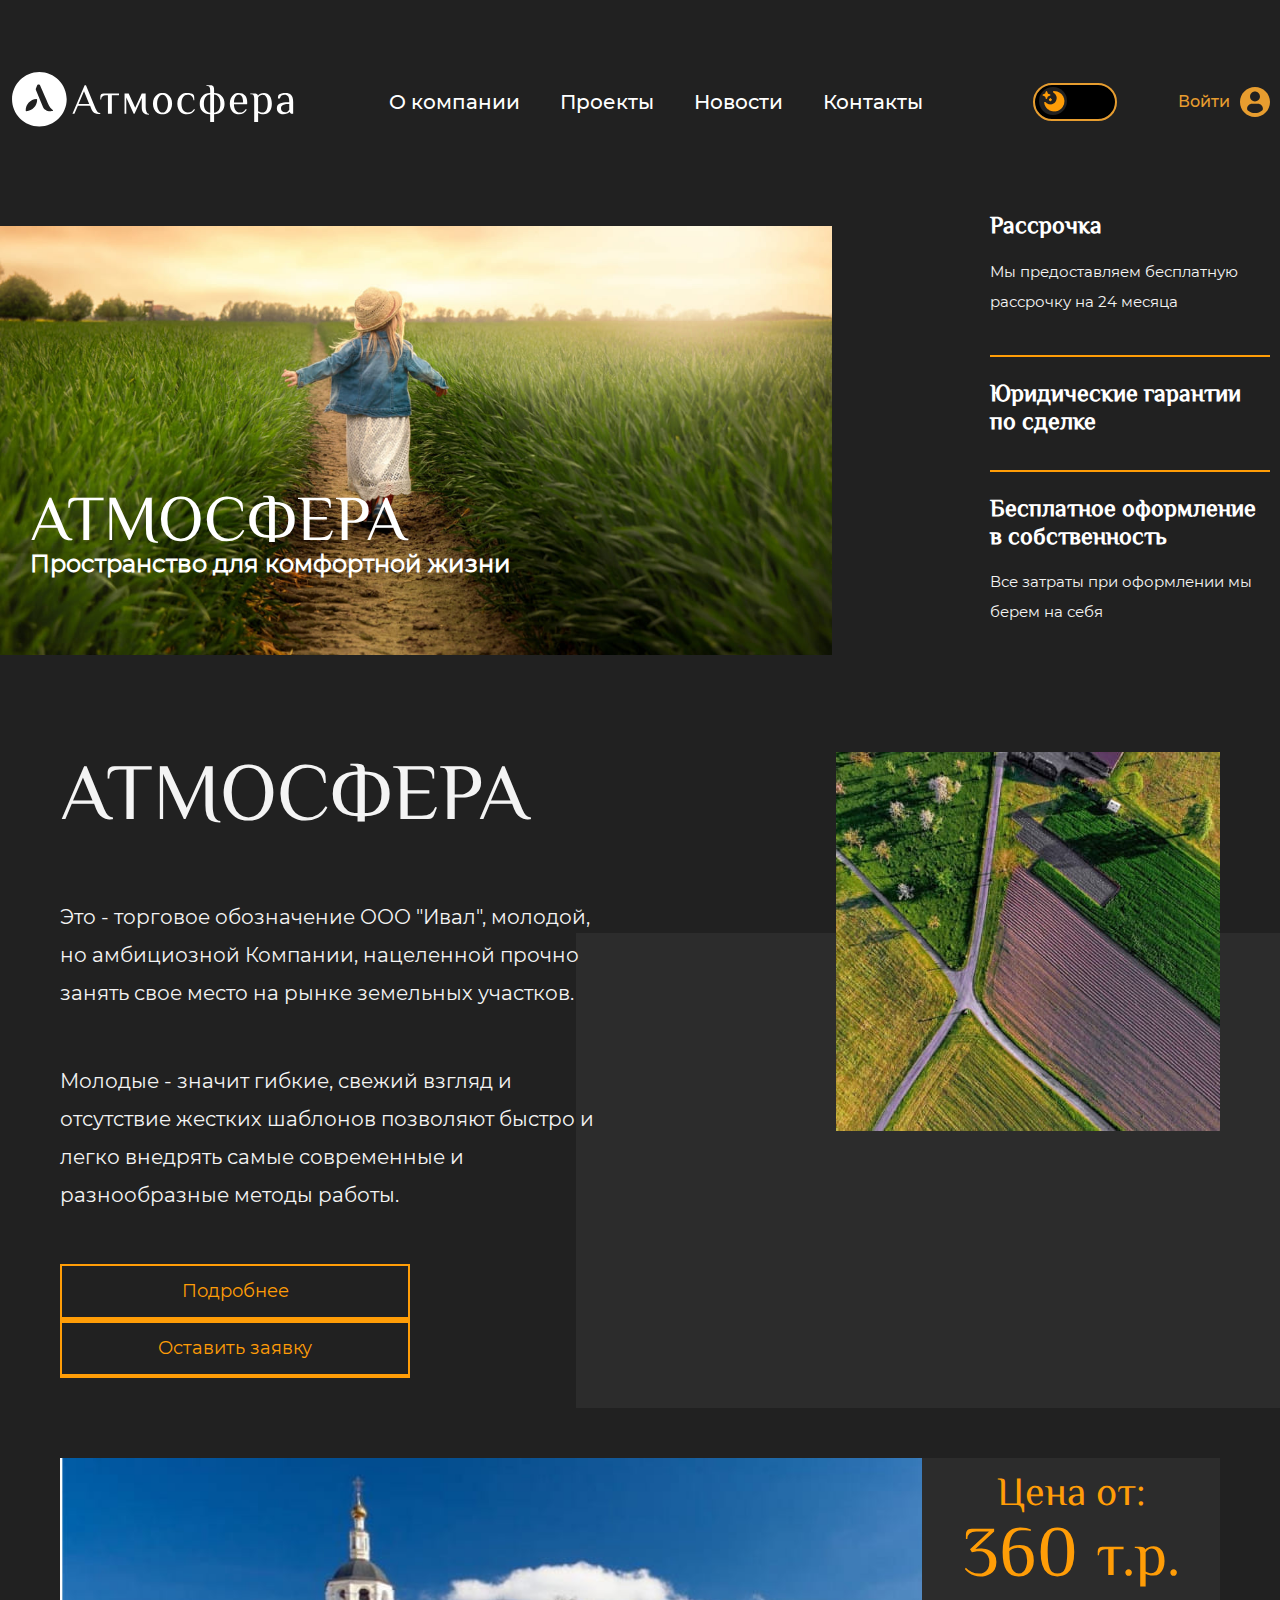
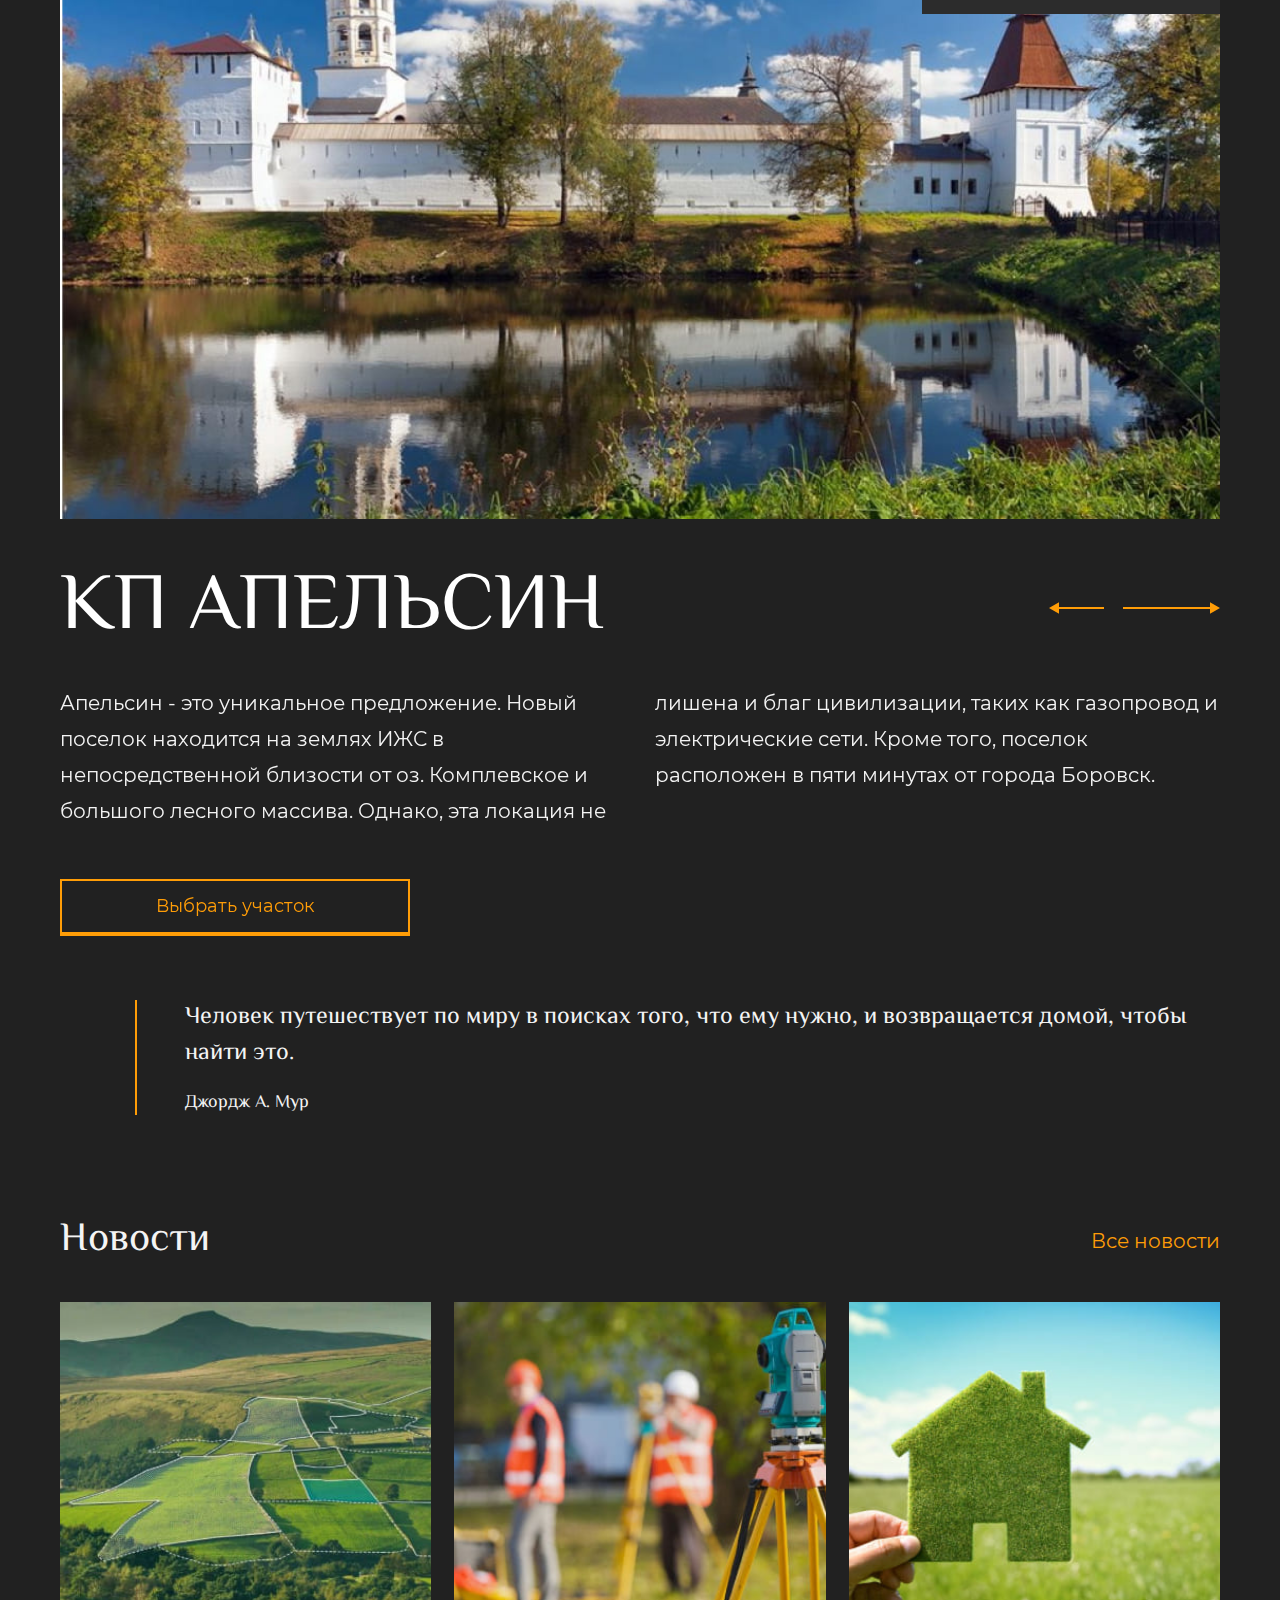
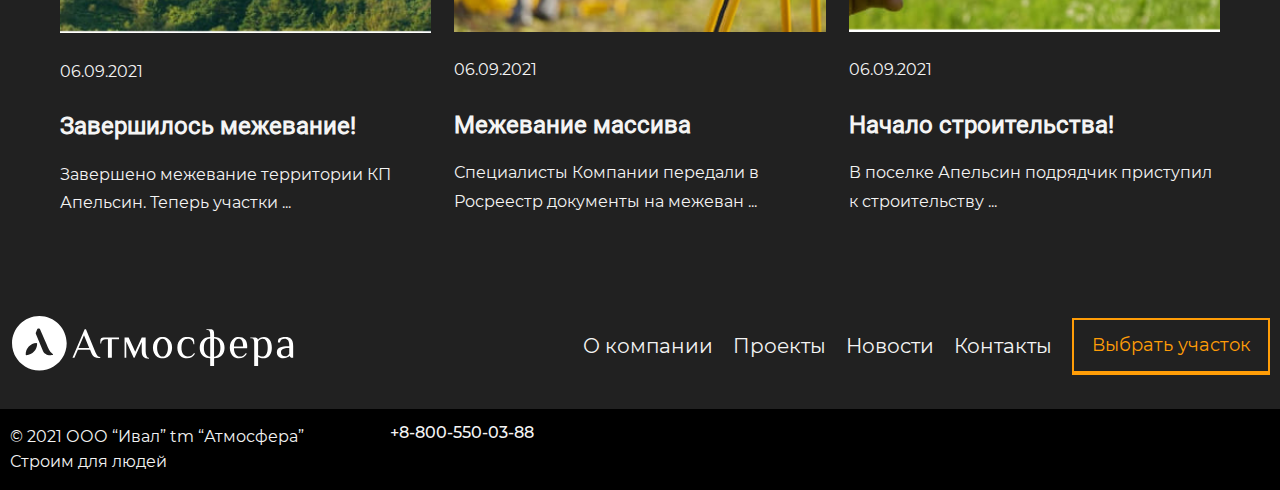
==== index.html @ 40b35cd7 "Add files via upload" ====
<!DOCTYPE html>
<html lang="ru_RU">
<head>
    <meta charset="UTF-8">
    <meta http-equiv="X-UA-Compatible" content="IE=edge">
    <meta name="viewport" content="width=device-width, initial-scale=1.0">
    <meta name="theme-color" content="#51adf6"> <!-- Цвет окна браузера для андройд -->
    <meta name="google" content="notranslate"> <!-- Просьба не переводить страницу на другие языки -->
    <meta name="geo.placename" content="Moscow"> <!-- Локация компании -->
    <!-- Информация для социальных сетей -->
    <meta property="og:url" content="https://site.com/"> <!-- URL данной страницы -->
    <meta property="og:type" content="website"> <!-- Тип контента (для страниц используйте тип website) -->
    <meta property="og:title" content="Заголовок страницы">
    <meta property="og:description" content="Краткое описание контента на странице">
    <meta property="og:image" content="https://site.com/images/image.jpg"> <!-- Превью -->
    <meta property="og:image:alt" content="Описание того, что изображено на превью">
    <meta property="og:site_name" content="Название сайта">
    <meta property="og:locale" content="ru_RU"> <!-- Язык контента на странице -->
    <link rel="stylesheet" href="assets/libs/swiper-bundle.min.css">
    <link rel="stylesheet" href="style.css">
    <title>Title</title>
</head>
<body>
    <div class="wrapper">
        <!-- start header -->
            <header class="header">
                <div class="container">
                    <div class="header__body">
                        <div class="header__title">
                            <a href="#">
                                <svg class="pc-title" width="286" height="60" viewBox="0 0 286 60" fill="none" xmlns="http://www.w3.org/2000/svg">
                                <path d="M88.5798 44.0824C87.1868 44.0824 85.8084 43.7066 84.4442 42.955C83.08 42.1745 81.9917 40.6713 81.1793 38.4454L80.091 35.6269H67.9018L64.4192 43.8656H62.4602L74.6494 15.2471H75.9554L85.5326 38.4454C86.2579 40.1221 86.9403 41.2784 87.5786 41.9143C88.2169 42.5214 89.1311 42.8827 90.3212 42.9983V43.8656C89.7988 44.0101 89.2182 44.0824 88.5798 44.0824ZM68.5548 33.8924H79.2203L73.9964 21.3177L68.5548 33.8924Z" />
                                <path d="M97.93 25.2208H95.7534C94.3892 25.2208 93.2862 25.611 92.4449 26.3915C91.6031 27.1432 91.1824 28.1983 91.1824 29.5569H90.3118V26.9552C90.3118 24.6427 91.4001 23.4863 93.5767 23.4863H109.031V25.2208H101.848V43.8662H97.93V25.2208Z" />
                                <path d="M138.922 44.7334C136.338 44.7334 134.496 44.1119 133.393 42.8688C132.29 41.597 131.739 39.7613 131.739 37.362V28.0393L124.556 43.8662H123.685L116.285 27.6057V43.8662H114.543V23.4863H118.679L125.209 37.7956L131.739 23.4863H135.657V37.362C135.657 39.0675 135.961 40.5852 136.571 41.9149C137.209 43.2157 137.993 43.8662 138.922 43.8662V44.7334Z" />
                                <path d="M152.522 44.2988C150.548 44.2988 148.836 43.8363 147.385 42.9113C145.934 41.9573 144.831 40.6709 144.077 39.0521C143.322 37.4333 142.945 35.641 142.945 33.6753C142.945 31.7096 143.322 29.9173 144.077 28.2985C144.831 26.6797 145.934 25.4077 147.385 24.4827C148.836 23.5287 150.548 23.0518 152.522 23.0518C154.495 23.0518 156.208 23.5287 157.659 24.4827C159.11 25.4077 160.213 26.6797 160.967 28.2985C161.722 29.9173 162.099 31.7096 162.099 33.6753C162.099 35.641 161.722 37.4333 160.967 39.0521C160.213 40.6709 159.11 41.9573 157.659 42.9113C156.208 43.8363 154.495 44.2988 152.522 44.2988ZM152.522 42.5644C153.596 42.5644 154.539 42.1741 155.352 41.3936C156.193 40.6131 156.832 39.5435 157.267 38.1849C157.731 36.8262 157.964 35.323 157.964 33.6753C157.964 32.0276 157.731 30.5244 157.267 29.1657C156.832 27.8071 156.193 26.7375 155.352 25.957C154.539 25.1765 153.596 24.7862 152.522 24.7862C151.448 24.7862 150.49 25.1765 149.649 25.957C148.836 26.7375 148.198 27.8071 147.733 29.1657C147.298 30.5244 147.08 32.0276 147.08 33.6753C147.08 35.323 147.298 36.8262 147.733 38.1849C148.198 39.5435 148.836 40.6131 149.649 41.3936C150.49 42.1741 151.448 42.5644 152.522 42.5644Z"/>
                                <path d="M176.912 44.2988C174.822 44.2988 173.052 43.8363 171.601 42.9113C170.179 41.9573 169.105 40.6854 168.38 39.0955C167.683 37.4767 167.335 35.6699 167.335 33.6753C167.335 31.6807 167.683 29.8884 168.38 28.2985C169.105 26.6797 170.179 25.4077 171.601 24.4827C173.052 23.5287 174.822 23.0518 176.912 23.0518C180.104 23.0518 182.208 23.5577 183.224 24.5694C183.718 25.0609 184.022 25.6679 184.138 26.3906C184.254 27.0844 184.312 28.3563 184.312 30.2064H183.442C183.326 28.4141 182.76 27.0699 181.744 26.1738C180.728 25.2488 179.408 24.7862 177.783 24.7862C175.693 24.7862 174.111 25.6101 173.038 27.2578C171.993 28.9055 171.47 31.0447 171.47 33.6753C171.47 36.3059 171.993 38.445 173.038 40.0928C174.111 41.7405 175.693 42.5644 177.783 42.5644C179.263 42.5644 180.482 42.2898 181.439 41.7405C182.397 41.1624 183.282 40.2807 184.095 39.0955L184.965 39.7459C184.008 41.3647 182.876 42.5355 181.57 43.2581C180.264 43.9519 178.711 44.2988 176.912 44.2988Z"/>
                                <path d="M200.176 44.2992C196.809 44.1836 194.226 43.1574 192.427 41.2205C190.628 39.2548 189.728 36.7399 189.728 33.6756C189.728 30.6115 190.628 28.111 192.427 26.1741C194.226 24.2084 196.809 23.1678 200.176 23.0521V20.4504C200.176 18.9761 199.973 17.8921 199.566 17.1983C199.16 16.4757 198.347 16.1143 197.128 16.1143H196.475V15.2471H200.176C201.25 15.2471 202.048 15.3916 202.57 15.6807C203.122 15.9409 203.513 16.4323 203.745 17.155C203.978 17.8777 204.094 18.9761 204.094 20.4504V23.0521C207.46 23.1678 210.043 24.2084 211.842 26.1741C213.642 28.111 214.541 30.6115 214.541 33.6756C214.541 36.7399 213.642 39.2548 211.842 41.2205C210.043 43.1574 207.46 44.1836 204.094 44.2992V52.1041H200.176V44.2992ZM200.219 24.5698C198.072 24.801 196.475 25.7116 195.431 27.3015C194.386 28.8625 193.863 30.9872 193.863 33.6756C193.863 36.364 194.386 38.5032 195.431 40.0931C196.475 41.6541 198.072 42.5503 200.219 42.7815V24.5698ZM204.05 42.7815C206.198 42.5503 207.794 41.6541 208.839 40.0931C209.883 38.5032 210.406 36.364 210.406 33.6756C210.406 30.9872 209.883 28.8625 208.839 27.3015C207.794 25.7116 206.198 24.801 204.05 24.5698V42.7815Z"/>
                                <path d="M228.956 44.2988C226.982 44.2988 225.314 43.8363 223.95 42.9113C222.585 41.9573 221.555 40.6854 220.859 39.0955C220.162 37.4767 219.814 35.6699 219.814 33.6753C219.814 31.7096 220.162 29.9173 220.859 28.2985C221.555 26.6797 222.557 25.4077 223.863 24.4827C225.197 23.5287 226.75 23.0518 228.521 23.0518C231.452 23.0518 233.629 23.8756 235.05 25.5234C236.502 27.1422 237.227 29.4982 237.227 32.5913L237.14 34.3257H223.95C223.95 36.7539 224.472 38.7341 225.517 40.2662C226.562 41.7983 227.998 42.5644 229.827 42.5644C231.19 42.5644 232.337 42.2753 233.266 41.6971C234.223 41.119 235.109 40.2518 235.921 39.0955L236.792 39.7459C235.834 41.3358 234.716 42.4921 233.44 43.2148C232.163 43.9375 230.668 44.2988 228.956 44.2988ZM233.091 32.5913C233.091 30.0474 232.714 28.1106 231.96 26.7808C231.205 25.4511 230.059 24.7862 228.521 24.7862C227.65 24.7862 226.866 25.1331 226.17 25.8269C225.473 26.4918 224.921 27.4168 224.516 28.602C224.138 29.7872 223.95 31.117 223.95 32.5913H233.091Z"/>
                                <path d="M244.205 28.6887C244.205 27.2144 244.002 26.1304 243.595 25.4366C243.189 24.714 242.376 24.3526 241.157 24.3526H240.287V23.4854H244.205C245.308 23.4854 246.135 23.6444 246.686 23.9623C247.267 24.2515 247.673 24.7429 247.905 25.4366H248.123C248.645 24.7718 249.385 24.2081 250.343 23.7455C251.3 23.283 252.519 23.0518 253.999 23.0518C256.495 23.0518 258.425 24.0635 259.789 26.0871C261.153 28.0817 261.835 30.6111 261.835 33.6753C261.835 36.7684 261.124 39.3123 259.702 41.3069C258.309 43.3015 256.263 44.2988 253.564 44.2988C252.461 44.2988 251.489 44.1832 250.647 43.9519C249.806 43.7207 248.964 43.4027 248.123 42.998V52.1038H244.205V28.6887ZM252.258 42.5644C254.115 42.5644 255.48 41.755 256.35 40.1361C257.25 38.5173 257.7 36.3637 257.7 33.6753C257.7 31.0158 257.279 28.8766 256.437 27.2578C255.595 25.6101 254.348 24.7862 252.693 24.7862C250.749 24.7862 249.226 25.6534 248.123 27.3879V41.2635C248.993 41.6682 249.748 41.9862 250.386 42.2175C251.025 42.4488 251.649 42.5644 252.258 42.5644Z"/>
                                <path d="M273.157 44.2988C272.229 44.2988 271.285 44.111 270.328 43.7351C269.37 43.3305 268.543 42.68 267.846 41.7839C267.179 40.8877 266.845 39.7025 266.845 38.2282C266.845 36.0313 267.861 34.4703 269.892 33.5452C271.953 32.6202 274.637 32.1576 277.946 32.1576H279.252C279.252 29.3247 278.86 27.3879 278.076 26.3472C277.293 25.3065 276.161 24.7862 274.681 24.7862C273.375 24.7862 272.33 25.0609 271.547 25.6101C270.763 26.1594 270.212 27.1133 269.892 28.4719H267.933C267.933 27.4891 267.992 26.7231 268.107 26.1738C268.224 25.5957 268.529 25.0609 269.022 24.5694C269.544 24.0491 270.4 23.6733 271.59 23.442C272.809 23.1818 274.13 23.0518 275.552 23.0518C277.902 23.0518 279.76 23.6878 281.124 24.9597C282.488 26.2027 283.17 28.602 283.17 32.1576V43.8652H280.993L279.469 41.9139H279.252C278.729 42.5788 277.961 43.1425 276.945 43.605C275.929 44.0676 274.667 44.2988 273.157 44.2988ZM275.116 42.3476C276.074 42.3476 276.872 42.1163 277.51 41.6538C278.149 41.1913 278.729 40.5553 279.252 39.7459V33.8921H277.946C275.799 33.8921 274.101 34.2968 272.852 35.1062C271.605 35.8867 270.981 36.9274 270.981 38.2282C270.981 39.558 271.372 40.5842 272.156 41.3069C272.969 42.0007 273.955 42.3476 275.116 42.3476Z"/>
                                <path fill-rule="evenodd" clip-rule="evenodd" d="M2.0249 29.2435C2.0249 14.2065 14.263 2.0166 29.3594 2.0166C44.4559 2.0166 56.6939 14.2065 56.6939 29.2435C56.6939 44.2805 44.4559 56.4704 29.3594 56.4704C14.263 56.4704 2.0249 44.2805 2.0249 29.2435ZM15.6922 40.4424C15.6922 34.4062 20.4055 29.4665 26.3663 29.0756C26.7865 29.0481 27.1289 29.3907 27.1289 29.8102C27.1289 35.8464 22.4155 40.7861 16.4547 41.1769C16.0346 41.2045 15.6922 40.8619 15.6922 40.4424ZM29.0983 14.6216H28.1172C27.7138 14.6216 27.3509 14.8655 27.1998 15.238L25.907 18.4259C25.7127 18.905 25.7151 19.4411 25.9137 19.9185L32.9876 36.9259C33.8883 39.147 36.5471 41.8017 42.6796 41.0822C42.943 41.0513 43.1402 40.8263 43.1402 40.5621C43.1402 40.3026 42.9499 40.0753 42.7198 39.9535C41.5484 39.3338 39.2207 36.9795 37.6024 32.8292C36.467 29.9175 34.4587 25.3641 32.6513 21.2662C31.6484 18.9922 30.7073 16.8585 30.0115 15.2234C29.8558 14.8575 29.4973 14.6216 29.0983 14.6216Z"/>
                            </svg>  
                            <svg class="mobile-title" width="55" height="55" viewBox="0 0 55 55" fill="none" xmlns="http://www.w3.org/2000/svg">
                                <path fill-rule="evenodd" clip-rule="evenodd" d="M0.0247803 27.2445C0.0247803 12.2075 12.2628 0.0175781 27.3593 0.0175781C42.4557 0.0175781 54.6938 12.2075 54.6938 27.2445C54.6938 42.2815 42.4557 54.4714 27.3593 54.4714C12.2628 54.4714 0.0247803 42.2815 0.0247803 27.2445ZM13.692 38.4434C13.692 32.4072 18.4054 27.4675 24.3662 27.0766C24.7864 27.0491 25.1288 27.3917 25.1288 27.8111C25.1288 33.8474 20.4154 38.7871 14.4546 39.1779C14.0345 39.2055 13.692 38.8628 13.692 38.4434ZM27.0982 12.6226H26.117C25.7137 12.6226 25.3508 12.8665 25.1997 13.239L23.9069 16.4269C23.7126 16.906 23.715 17.442 23.9136 17.9195L30.9874 34.9269C31.8882 37.148 34.5469 39.8027 40.6795 39.0831C40.9429 39.0522 41.14 38.8272 41.14 38.5631C41.14 38.3036 40.9498 38.0762 40.7196 37.9545C39.5483 37.3348 37.2206 34.9805 35.6023 30.8302C34.4669 27.9185 32.4586 23.365 30.6512 19.2671C29.6482 16.9932 28.7072 14.8595 28.0114 13.2244C27.8557 12.8584 27.4972 12.6226 27.0982 12.6226Z"/>
                                </svg>
                                </a>                              
                        </div>
                        <nav class="header__nav">
                            <ul>
                                <li><a href="about-page.html">О компании</a></li>
                                <li><a href="projects.html">Проекты</a></li>
                                <li><a href="news.html">Новости</a></li>
                                <li><a href="contacts.html">Контакты</a></li>
                            </ul>
                        </nav>
                        <label class="lightbox">
                            <input class="light-selector" type="checkbox">
                            <span class="toggle round"></span>
                        </label>
                        <div class="header__action">
                            <a class="login-btn-call" href="#"><span>Войти</span> <svg width="30" height="30" viewBox="0 0 30 30" fill="none" xmlns="http://www.w3.org/2000/svg">
                                <path d="M15 0C6.7166 0 0 6.71557 0 15C0 23.2844 6.71594 30 15 30C23.2847 30 30 23.2844 30 15C30 6.71557 23.2847 0 15 0ZM15 4.48517C17.7409 4.48517 19.962 6.70701 19.962 9.44674C19.962 12.1871 17.7409 14.4083 15 14.4083C12.2604 14.4083 10.0393 12.1871 10.0393 9.44674C10.0393 6.70701 12.2604 4.48517 15 4.48517ZM14.9967 26.0782C12.263 26.0782 9.75929 25.0826 7.82812 23.4347C7.35768 23.0334 7.08623 22.445 7.08623 21.8276C7.08623 19.049 9.33497 16.8252 12.1141 16.8252H17.8872C20.667 16.8252 22.9072 19.049 22.9072 21.8276C22.9072 22.4456 22.637 23.0327 22.1659 23.434C20.2354 25.0826 17.731 26.0782 14.9967 26.0782Z" />
                                </svg>
                            </a>
                        </div>
                        <div class="header_burger">
                            <button class="burger-button">
                                <span></span>
                            </button>
                        </div>
                    </div>
                    <div class="header__mobile-menu">
                        <ul>
                            <li><a href="about-page.html">О компании</a></li>
                            <li><a href="projects.html">Проекты</a></li>
                            <li><a href="news.html">Новости</a></li>
                            <li><a href="contacts.html">Контакты</a></li>
                            <a class="login-btn-call" href="#"><span>Войти</span> <svg width="30" height="30" viewBox="0 0 30 30" fill="none" xmlns="http://www.w3.org/2000/svg">
                                <path d="M15 0C6.7166 0 0 6.71557 0 15C0 23.2844 6.71594 30 15 30C23.2847 30 30 23.2844 30 15C30 6.71557 23.2847 0 15 0ZM15 4.48517C17.7409 4.48517 19.962 6.70701 19.962 9.44674C19.962 12.1871 17.7409 14.4083 15 14.4083C12.2604 14.4083 10.0393 12.1871 10.0393 9.44674C10.0393 6.70701 12.2604 4.48517 15 4.48517ZM14.9967 26.0782C12.263 26.0782 9.75929 25.0826 7.82812 23.4347C7.35768 23.0334 7.08623 22.445 7.08623 21.8276C7.08623 19.049 9.33497 16.8252 12.1141 16.8252H17.8872C20.667 16.8252 22.9072 19.049 22.9072 21.8276C22.9072 22.4456 22.637 23.0327 22.1659 23.434C20.2354 25.0826 17.731 26.0782 14.9967 26.0782Z" />
                                </svg>
                            </a>
                        </ul>
                    </div>
                </div>
            </header>
        <!-- end  header -->
        <!-- start main-content -->
        <main class="main-content">
             <section class="welcome" style="background-image: url(assets/img/welcome-bg.jpg);">
                <div class="container">
                    <div class="welcome__body">
                        <div class="welcome__title">
                            <h1>
                                АТМОСФЕРА
                            </h1>
                            <h2>
                                Пространство для комфортной жизни
                            </h2>
                        </div>
                        <div class="welcome__column">
                            <div class="welcome__item">
                                <h3>Рассрочка</h3>
                                <p>Мы предоставляем бесплатную 
                                    рассрочку на 24 месяца</p>
                            </div>
                            <div class="welcome__item">
                                <h3>
                                    Юридические гарантии по сделке
                                </h3>
                            </div>
                            <div class="welcome__item">
                                <h3>
                                    Бесплатное оформление 
                                    в собственность
                                </h3>
                                <p>
                                    Все затраты при оформлении мы берем на себя
                                </p>
                            </div>
                        </div>
                    </div>
                </div>
            </section>
            <section class="about">
                <div class="container">
                    <div class="about__body">
                        <div class="about__text">
                            <h2>
                                АТМОСФЕРА
                            </h2>
                            <p>
                                Это - торговое обозначение ООО "Ивал", молодой, но амбициозной Компании, нацеленной прочно занять свое место на рынке земельных участков.
                            </p>
                            <p>
                                Молодые - значит гибкие, свежий взгляд и отсутствие жестких шаблонов позволяют быстро и легко внедрять самые современные и разнообразные методы работы.
                            </p>
                            <a class="main-link" href="#">Подробнее</a>
                            <a class="main-link link-aplication" href="#">Оставить заявку</a>
                        </div>
                        <div class="about__img">
                            <img src="assets/img/about-img.jpg" alt="#">
                        </div>
                    </div>
                </div>
            </section>

            <section class="main-slider" >
                <div class="container">
                    <div class="main-slider__container swiper-container">
                        <div class="main-slider__wrapper swiper-wrapper">
                            <div class="main-slider__slide swiper-slide">
                                <div class="main-slide__img">
                                    <img src="assets/img/project-img.jpg" alt="">
                                    <div class="slide-price">
                                        <p>Цена от:</p>
                                        <p>360 <span>т.р.</span></p>
                                    </div>
                                </div>
                                <div class="main-slide__title">
                                    <h2>КП АПЕЛЬСИН</h2>
                                    <div class="main-slide__control">
                                        <button class="slide-prev-btn"><svg class="orange green" width="55" height="12" viewBox="0 0 55 12" fill="none" xmlns="http://www.w3.org/2000/svg">
                                            <path d="M0 6L10 11.7735L10 0.226501L0 6ZM55 5L9 5L9 7L55 7L55 5Z" />
                                            </svg>
                                            </button>
                                        <button class="slide-next-btn"><svg class="orange green" width="97" height="12" viewBox="0 0 97 12" fill="none" xmlns="http://www.w3.org/2000/svg">
                                            <path d="M97 5.99999L87 0.22649L87 11.7735L97 5.99999ZM8.74228e-08 7L88 6.99999L88 4.99999L-8.74228e-08 5L8.74228e-08 7Z" />
                                            </svg></button>
                                    </div>
                                </div>
                                <div class="project-item__text">
                                    <p>
                                        Апельсин - это уникальное предложение. Новый поселок находится на землях ИЖС 
                                        в непосредственной близости от оз. Комплевское 
                                        и большого лесного массива. 
                                        Однако, эта локация не лишена и благ цивилизации, таких как газопровод 
                                        и электрические сети. Кроме того, поселок расположен в пяти минутах от города Боровск.
                                    </p>
                                   
                                </div>
                                <div class="main-slide__action">
                                    <a class="main-link" href="#">Выбрать участок</a>
                                </div>
                            </div>
                            <div class="main-slider__slide swiper-slide">
                                <div class="main-slide__img">
                                    <img src="assets/img/welcome-bg.jpg" alt="">
                                    <div class="slide-price">
                                        <p>Цена от:</p>
                                        <p>360 <span>т.р.</span></p>
                                    </div>
                                </div>
                                <div class="main-slide__title">
                                    <h2>КП АПЕЛЬСИН</h2>
                                    <div class="main-slide__control">
                                        <button class="slide-prev-btn"><img src="assets/img/icons/arrow-prev.svg" alt=""></button>
                                        <button class="slide-next-btn"><img src="assets/img/icons/arrow-next.svg" alt=""></button>
                                    </div>
                                </div>
                                <div class="project-item__text">
                                    <p>
                                        Lorem ipsum dolor sit amet consectetur adipisicing elit. Rem ullam fugit cum fugiat nesciunt sed amet et placeat fuga hic iusto libero quisquam suscipit ab adipisci quo cupiditate, temporibus aperiam.
                                    </p>
                                   
                                </div>
                                <div class="main-slide__action">
                                    <a class="main-link" href="#">Выбрать участок</a>
                                </div>
                            </div>
                        </div>
                    </div>
                </div>
            </section>

             <div class="breaker">
                <div class="container">
                    <div class="breaker__text">
                        <p>
                            Человек путешествует по миру в поисках того, что ему нужно, и возвращается домой, чтобы найти это.
                        </p>
                        <span>
                            Джордж А. Мур
                        </span>
                    </div>
                </div>
            </div>

            <section class="news">
                <div class="container">
                    <div class="news__header">
                        <div class="news__title">
                            <h4>Новости</h4>
                        </div>
                        <div class="news__action">
                            <a href="#">Все новости</a>
                        </div>
                    </div>
                    <div class="news__body">

                        <article class="news__item">
                            <a href="#">
                                <div class="news-item__img">
                                    <img src="assets/img/news1.jpg" alt="">
                                </div>
                                <div class="news-item__date">
                                    <span>06.09.2021</span>
                                </div>
                                <div class="news-item__text">
                                    <h4>Завершилось межевание!</h4>
                                    <P>Завершено межевание территории КП Апельсин. Теперь участки ...</P>
                                </div>
                            </a>
                        </article>

                        <article class="news__item">
                            <a href="#">
                                <div class="news-item__img">
                                    <img src="assets/img/news2.jpg" alt="">
                                </div>
                                <div class="news-item__date">
                                    <span>06.09.2021</span>
                                </div>
                                <div class="news-item__text">
                                    <h4>Межевание массива</h4>
                                    <P>Специалисты Компании передали 
                                        в Росреестр документы на межеван ...</P>
                                </div>
                            </a>
                        </article>

                        <article class="news__item">
                            <a href="#">
                                <div class="news-item__img">
                                    <img src="assets/img/news3.jpg" alt="">
                                </div>
                                <div class="news-item__date">
                                    <span>06.09.2021</span>
                                </div>
                                <div class="news-item__text">
                                    <h4>Начало строительства!</h4>
                                    <P>В поселке Апельсин подрядчик приступил к строительству ...</P>
                                </div>
                            </a>
                        </article>
                        
                    </div>
                </div>
            </section>

        </main>
        <!-- end  main-content -->

        <!-- start footer -->
            <footer class="footer">
                <div class="footer-row">
                    <div class="container">
                        <div class="footer__body">
                            <div class="footer__title">
                                <a href="#">
                                    <svg width="286" height="60" viewBox="0 0 286 60" fill="none" xmlns="http://www.w3.org/2000/svg">
                                        <path d="M88.5798 44.0824C87.1868 44.0824 85.8084 43.7066 84.4442 42.955C83.08 42.1745 81.9917 40.6713 81.1793 38.4454L80.091 35.6269H67.9018L64.4192 43.8656H62.4602L74.6494 15.2471H75.9554L85.5326 38.4454C86.2579 40.1221 86.9403 41.2784 87.5786 41.9143C88.2169 42.5214 89.1311 42.8827 90.3212 42.9983V43.8656C89.7988 44.0101 89.2182 44.0824 88.5798 44.0824ZM68.5548 33.8924H79.2203L73.9964 21.3177L68.5548 33.8924Z" />
                                        <path d="M97.93 25.2208H95.7534C94.3892 25.2208 93.2862 25.611 92.4449 26.3915C91.6031 27.1432 91.1824 28.1983 91.1824 29.5569H90.3118V26.9552C90.3118 24.6427 91.4001 23.4863 93.5767 23.4863H109.031V25.2208H101.848V43.8662H97.93V25.2208Z" />
                                        <path d="M138.922 44.7334C136.338 44.7334 134.496 44.1119 133.393 42.8688C132.29 41.597 131.739 39.7613 131.739 37.362V28.0393L124.556 43.8662H123.685L116.285 27.6057V43.8662H114.543V23.4863H118.679L125.209 37.7956L131.739 23.4863H135.657V37.362C135.657 39.0675 135.961 40.5852 136.571 41.9149C137.209 43.2157 137.993 43.8662 138.922 43.8662V44.7334Z" />
                                        <path d="M152.522 44.2988C150.548 44.2988 148.836 43.8363 147.385 42.9113C145.934 41.9573 144.831 40.6709 144.077 39.0521C143.322 37.4333 142.945 35.641 142.945 33.6753C142.945 31.7096 143.322 29.9173 144.077 28.2985C144.831 26.6797 145.934 25.4077 147.385 24.4827C148.836 23.5287 150.548 23.0518 152.522 23.0518C154.495 23.0518 156.208 23.5287 157.659 24.4827C159.11 25.4077 160.213 26.6797 160.967 28.2985C161.722 29.9173 162.099 31.7096 162.099 33.6753C162.099 35.641 161.722 37.4333 160.967 39.0521C160.213 40.6709 159.11 41.9573 157.659 42.9113C156.208 43.8363 154.495 44.2988 152.522 44.2988ZM152.522 42.5644C153.596 42.5644 154.539 42.1741 155.352 41.3936C156.193 40.6131 156.832 39.5435 157.267 38.1849C157.731 36.8262 157.964 35.323 157.964 33.6753C157.964 32.0276 157.731 30.5244 157.267 29.1657C156.832 27.8071 156.193 26.7375 155.352 25.957C154.539 25.1765 153.596 24.7862 152.522 24.7862C151.448 24.7862 150.49 25.1765 149.649 25.957C148.836 26.7375 148.198 27.8071 147.733 29.1657C147.298 30.5244 147.08 32.0276 147.08 33.6753C147.08 35.323 147.298 36.8262 147.733 38.1849C148.198 39.5435 148.836 40.6131 149.649 41.3936C150.49 42.1741 151.448 42.5644 152.522 42.5644Z"/>
                                        <path d="M176.912 44.2988C174.822 44.2988 173.052 43.8363 171.601 42.9113C170.179 41.9573 169.105 40.6854 168.38 39.0955C167.683 37.4767 167.335 35.6699 167.335 33.6753C167.335 31.6807 167.683 29.8884 168.38 28.2985C169.105 26.6797 170.179 25.4077 171.601 24.4827C173.052 23.5287 174.822 23.0518 176.912 23.0518C180.104 23.0518 182.208 23.5577 183.224 24.5694C183.718 25.0609 184.022 25.6679 184.138 26.3906C184.254 27.0844 184.312 28.3563 184.312 30.2064H183.442C183.326 28.4141 182.76 27.0699 181.744 26.1738C180.728 25.2488 179.408 24.7862 177.783 24.7862C175.693 24.7862 174.111 25.6101 173.038 27.2578C171.993 28.9055 171.47 31.0447 171.47 33.6753C171.47 36.3059 171.993 38.445 173.038 40.0928C174.111 41.7405 175.693 42.5644 177.783 42.5644C179.263 42.5644 180.482 42.2898 181.439 41.7405C182.397 41.1624 183.282 40.2807 184.095 39.0955L184.965 39.7459C184.008 41.3647 182.876 42.5355 181.57 43.2581C180.264 43.9519 178.711 44.2988 176.912 44.2988Z"/>
                                        <path d="M200.176 44.2992C196.809 44.1836 194.226 43.1574 192.427 41.2205C190.628 39.2548 189.728 36.7399 189.728 33.6756C189.728 30.6115 190.628 28.111 192.427 26.1741C194.226 24.2084 196.809 23.1678 200.176 23.0521V20.4504C200.176 18.9761 199.973 17.8921 199.566 17.1983C199.16 16.4757 198.347 16.1143 197.128 16.1143H196.475V15.2471H200.176C201.25 15.2471 202.048 15.3916 202.57 15.6807C203.122 15.9409 203.513 16.4323 203.745 17.155C203.978 17.8777 204.094 18.9761 204.094 20.4504V23.0521C207.46 23.1678 210.043 24.2084 211.842 26.1741C213.642 28.111 214.541 30.6115 214.541 33.6756C214.541 36.7399 213.642 39.2548 211.842 41.2205C210.043 43.1574 207.46 44.1836 204.094 44.2992V52.1041H200.176V44.2992ZM200.219 24.5698C198.072 24.801 196.475 25.7116 195.431 27.3015C194.386 28.8625 193.863 30.9872 193.863 33.6756C193.863 36.364 194.386 38.5032 195.431 40.0931C196.475 41.6541 198.072 42.5503 200.219 42.7815V24.5698ZM204.05 42.7815C206.198 42.5503 207.794 41.6541 208.839 40.0931C209.883 38.5032 210.406 36.364 210.406 33.6756C210.406 30.9872 209.883 28.8625 208.839 27.3015C207.794 25.7116 206.198 24.801 204.05 24.5698V42.7815Z"/>
                                        <path d="M228.956 44.2988C226.982 44.2988 225.314 43.8363 223.95 42.9113C222.585 41.9573 221.555 40.6854 220.859 39.0955C220.162 37.4767 219.814 35.6699 219.814 33.6753C219.814 31.7096 220.162 29.9173 220.859 28.2985C221.555 26.6797 222.557 25.4077 223.863 24.4827C225.197 23.5287 226.75 23.0518 228.521 23.0518C231.452 23.0518 233.629 23.8756 235.05 25.5234C236.502 27.1422 237.227 29.4982 237.227 32.5913L237.14 34.3257H223.95C223.95 36.7539 224.472 38.7341 225.517 40.2662C226.562 41.7983 227.998 42.5644 229.827 42.5644C231.19 42.5644 232.337 42.2753 233.266 41.6971C234.223 41.119 235.109 40.2518 235.921 39.0955L236.792 39.7459C235.834 41.3358 234.716 42.4921 233.44 43.2148C232.163 43.9375 230.668 44.2988 228.956 44.2988ZM233.091 32.5913C233.091 30.0474 232.714 28.1106 231.96 26.7808C231.205 25.4511 230.059 24.7862 228.521 24.7862C227.65 24.7862 226.866 25.1331 226.17 25.8269C225.473 26.4918 224.921 27.4168 224.516 28.602C224.138 29.7872 223.95 31.117 223.95 32.5913H233.091Z"/>
                                        <path d="M244.205 28.6887C244.205 27.2144 244.002 26.1304 243.595 25.4366C243.189 24.714 242.376 24.3526 241.157 24.3526H240.287V23.4854H244.205C245.308 23.4854 246.135 23.6444 246.686 23.9623C247.267 24.2515 247.673 24.7429 247.905 25.4366H248.123C248.645 24.7718 249.385 24.2081 250.343 23.7455C251.3 23.283 252.519 23.0518 253.999 23.0518C256.495 23.0518 258.425 24.0635 259.789 26.0871C261.153 28.0817 261.835 30.6111 261.835 33.6753C261.835 36.7684 261.124 39.3123 259.702 41.3069C258.309 43.3015 256.263 44.2988 253.564 44.2988C252.461 44.2988 251.489 44.1832 250.647 43.9519C249.806 43.7207 248.964 43.4027 248.123 42.998V52.1038H244.205V28.6887ZM252.258 42.5644C254.115 42.5644 255.48 41.755 256.35 40.1361C257.25 38.5173 257.7 36.3637 257.7 33.6753C257.7 31.0158 257.279 28.8766 256.437 27.2578C255.595 25.6101 254.348 24.7862 252.693 24.7862C250.749 24.7862 249.226 25.6534 248.123 27.3879V41.2635C248.993 41.6682 249.748 41.9862 250.386 42.2175C251.025 42.4488 251.649 42.5644 252.258 42.5644Z"/>
                                        <path d="M273.157 44.2988C272.229 44.2988 271.285 44.111 270.328 43.7351C269.37 43.3305 268.543 42.68 267.846 41.7839C267.179 40.8877 266.845 39.7025 266.845 38.2282C266.845 36.0313 267.861 34.4703 269.892 33.5452C271.953 32.6202 274.637 32.1576 277.946 32.1576H279.252C279.252 29.3247 278.86 27.3879 278.076 26.3472C277.293 25.3065 276.161 24.7862 274.681 24.7862C273.375 24.7862 272.33 25.0609 271.547 25.6101C270.763 26.1594 270.212 27.1133 269.892 28.4719H267.933C267.933 27.4891 267.992 26.7231 268.107 26.1738C268.224 25.5957 268.529 25.0609 269.022 24.5694C269.544 24.0491 270.4 23.6733 271.59 23.442C272.809 23.1818 274.13 23.0518 275.552 23.0518C277.902 23.0518 279.76 23.6878 281.124 24.9597C282.488 26.2027 283.17 28.602 283.17 32.1576V43.8652H280.993L279.469 41.9139H279.252C278.729 42.5788 277.961 43.1425 276.945 43.605C275.929 44.0676 274.667 44.2988 273.157 44.2988ZM275.116 42.3476C276.074 42.3476 276.872 42.1163 277.51 41.6538C278.149 41.1913 278.729 40.5553 279.252 39.7459V33.8921H277.946C275.799 33.8921 274.101 34.2968 272.852 35.1062C271.605 35.8867 270.981 36.9274 270.981 38.2282C270.981 39.558 271.372 40.5842 272.156 41.3069C272.969 42.0007 273.955 42.3476 275.116 42.3476Z"/>
                                        <path fill-rule="evenodd" clip-rule="evenodd" d="M2.0249 29.2435C2.0249 14.2065 14.263 2.0166 29.3594 2.0166C44.4559 2.0166 56.6939 14.2065 56.6939 29.2435C56.6939 44.2805 44.4559 56.4704 29.3594 56.4704C14.263 56.4704 2.0249 44.2805 2.0249 29.2435ZM15.6922 40.4424C15.6922 34.4062 20.4055 29.4665 26.3663 29.0756C26.7865 29.0481 27.1289 29.3907 27.1289 29.8102C27.1289 35.8464 22.4155 40.7861 16.4547 41.1769C16.0346 41.2045 15.6922 40.8619 15.6922 40.4424ZM29.0983 14.6216H28.1172C27.7138 14.6216 27.3509 14.8655 27.1998 15.238L25.907 18.4259C25.7127 18.905 25.7151 19.4411 25.9137 19.9185L32.9876 36.9259C33.8883 39.147 36.5471 41.8017 42.6796 41.0822C42.943 41.0513 43.1402 40.8263 43.1402 40.5621C43.1402 40.3026 42.9499 40.0753 42.7198 39.9535C41.5484 39.3338 39.2207 36.9795 37.6024 32.8292C36.467 29.9175 34.4587 25.3641 32.6513 21.2662C31.6484 18.9922 30.7073 16.8585 30.0115 15.2234C29.8558 14.8575 29.4973 14.6216 29.0983 14.6216Z"/>
                                    </svg>
                                </a>
                            </div>
                            <nav class="footer__menu">
                                <ul>
                                    <li>
                                        <a href="#">О компании</a>
                                    </li>
                                    <li>
                                        <a href="#">Проекты</a>
                                    </li>
                                    <li>
                                        <a href="#">Новости</a>
                                    </li>
                                    <li>
                                        <a href="#">Контакты</a>
                                    </li>
                                </ul>
                            </nav>
                            <div class="footer__action">
                                <a class="main-link" href="#">Выбрать участок</a>
                            </div>
                        </div>
                    </div>
                </div>
                <div class="footer-row">
                    <div class="container">
                        <div class="footer-info">
                            <div class="footer-info__text">
                                <p>
                                    © 2021 ООО “Ивал” tm “Атмосфера” Строим для людей
                                </p>
                            </div>
                            <div class="footer-info__phone">
                                <a href="tel:+88005500388">+8-800-550-03-88</a>
                            </div>
                        </div>
                    </div>
                </div>
            </footer>
        <!-- end  footer -->

        <!-- popup start -->

            <section class="popup popup-window">
                <div class="modal popup-window">
                </div>
                <div class="popup__aplication popup-window">
                    <div class="popup-aplication__img">
                        <img src="assets/img/gold-img.jpg" alt="">
                    </div>
                    <div class="popup__form">
                        <form action="#">
                            <label class="popup-title">
                                <p >
                                    ХОТИТЕ ОСТАВИТЬ ЗАЯВКУ?
                                </p>
                            </label>
                            <label class="popup-description">
                                <span>
                                    Заполните форму ниже и нащ менеджер свяжется с вами в ближайшее время
                                </span>
                            </label>
                            <label class="form-input">
                                <input name="name-from-aplication" type="text" placeholder="Ваше имя *">
                            </label>
                            <label class="form-input">
                                <input type="text" name="phone-from-aplication" placeholder="Ваш телефон *">
                            </label>
                            <label class="form-action">
                                <button class="main-link" type="submit">Отправить</button>
                            </label>
                            <label class="form-cookie-text">
                                <p>
                                    Нажимая на кнопку, Вы даете согласие на <a href="#">обработку персональных данных</a> и соглашаетесь с <a href="#">условиями политики конфиденциальности</a>
                                </p>
                            </label>
                        </form>
                        <button class="popup-close-btn"><svg width="15" height="15" viewBox="0 0 15 15" fill="none" xmlns="http://www.w3.org/2000/svg">
                            <path d="M1.5 15C1.05 15 0.75 14.85 0.45 14.55C-0.15 13.95 -0.15 13.05 0.45 12.45L12.45 0.45C13.05 -0.15 13.95 -0.15 14.55 0.45C15.15 1.05 15.15 1.95 14.55 2.55L2.55 14.55C2.25 14.85 1.95 15 1.5 15Z"/>
                            <path d="M13.5 15C13.05 15 12.75 14.85 12.45 14.55L0.45 2.55C-0.15 1.95 -0.15 1.05 0.45 0.45C1.05 -0.15 1.95 -0.15 2.55 0.45L14.55 12.45C15.15 13.05 15.15 13.95 14.55 14.55C14.25 14.85 13.95 15 13.5 15Z"/>
                            </svg>
                            </button>
                    </div>
                </div>

                <div class="popup__login popup-window">
                    <div class="popup-login__title">
                        <p>Авторизация</p>
                    </div>
                    <form action="#">
                        <input type="text" name="login-email" placeholder="Email *">
                        <input type="text" name="login-password" placeholder="Пароль *">
                        <button class="main-link" type="submit">Авторизоваться</button>
                    </form>
                    <button class="register-link main-link" type="submit">Зарегистрироваться</button>
                    <a class="forgot-password" href="#">Забыли пароль?</a>
                    <button class="popup-close-btn"><svg width="15" height="15" viewBox="0 0 15 15" fill="none" xmlns="http://www.w3.org/2000/svg">
                        <path d="M1.5 15C1.05 15 0.75 14.85 0.45 14.55C-0.15 13.95 -0.15 13.05 0.45 12.45L12.45 0.45C13.05 -0.15 13.95 -0.15 14.55 0.45C15.15 1.05 15.15 1.95 14.55 2.55L2.55 14.55C2.25 14.85 1.95 15 1.5 15Z"/>
                        <path d="M13.5 15C13.05 15 12.75 14.85 12.45 14.55L0.45 2.55C-0.15 1.95 -0.15 1.05 0.45 0.45C1.05 -0.15 1.95 -0.15 2.55 0.45L14.55 12.45C15.15 13.05 15.15 13.95 14.55 14.55C14.25 14.85 13.95 15 13.5 15Z"/>
                        </svg>
                        </button>
                </div>

                <div class="popup__register popup-window">
                    <div class="popup-register__title">
                        <p>Регистрация</p>
                    </div>
                    <form action="#">
                        <input type="text" name="register-email" placeholder="Имя *">
                        <input type="text" name="register-password" placeholder="Фамилия *">
                        <input type="text" name="register-email" placeholder="Email *">
                        <input type="text" name="register-password" placeholder="Пароль *">
                        <button class="main-link" type="submit">Зарегистрироваться</button>
                    </form>
                    <button class="popup-close-btn"><svg width="15" height="15" viewBox="0 0 15 15" fill="none" xmlns="http://www.w3.org/2000/svg">
                        <path d="M1.5 15C1.05 15 0.75 14.85 0.45 14.55C-0.15 13.95 -0.15 13.05 0.45 12.45L12.45 0.45C13.05 -0.15 13.95 -0.15 14.55 0.45C15.15 1.05 15.15 1.95 14.55 2.55L2.55 14.55C2.25 14.85 1.95 15 1.5 15Z"/>
                        <path d="M13.5 15C13.05 15 12.75 14.85 12.45 14.55L0.45 2.55C-0.15 1.95 -0.15 1.05 0.45 0.45C1.05 -0.15 1.95 -0.15 2.55 0.45L14.55 12.45C15.15 13.05 15.15 13.95 14.55 14.55C14.25 14.85 13.95 15 13.5 15Z"/>
                        </svg>
                        </button>
                </div>
            </section>
        
        <!-- popup end -->
    </div>
    <script src="assets/libs/swiper-bundle.min.js"></script>
    <script src="js/main.js"></script>
</body>
</html>
---- style.css ----
@charset "UTF-8";
/* Обнуление  стилей */
/*! normalize.css v8.0.1 | MIT License | github.com/necolas/normalize.css */
/* Document
   ========================================================================== */
/**
 * 1. Correct the line height in all browsers.
 * 2. Prevent adjustments of font size after orientation changes in iOS.
 */
html {
  line-height: 1.15;
  /* 1 */
  -webkit-text-size-adjust: 100%;
  /* 2 */
}

/* Sections
     ========================================================================== */
/**
   * Remove the margin in all browsers.
   */
body {
  margin: 0;
}

/**
   * Render the `main` element consistently in IE.
   */
main {
  display: block;
}

/**
   * Correct the font size and margin on `h1` elements within `section` and
   * `article` contexts in Chrome, Firefox, and Safari.
   */
h1 {
  font-size: 2em;
  margin: 0.67em 0;
}

/* Grouping content
     ========================================================================== */
/**
   * 1. Add the correct box sizing in Firefox.
   * 2. Show the overflow in Edge and IE.
   */
hr {
  -webkit-box-sizing: content-box;
          box-sizing: content-box;
  /* 1 */
  height: 0;
  /* 1 */
  overflow: visible;
  /* 2 */
}

/**
   * 1. Correct the inheritance and scaling of font size in all browsers.
   * 2. Correct the odd `em` font sizing in all browsers.
   */
pre {
  font-family: monospace, monospace;
  /* 1 */
  font-size: 1em;
  /* 2 */
}

/* Text-level semantics
     ========================================================================== */
/**
   * Remove the gray background on active links in IE 10.
   */
a {
  background-color: transparent;
}

/**
   * 1. Remove the bottom border in Chrome 57-
   * 2. Add the correct text decoration in Chrome, Edge, IE, Opera, and Safari.
   */
abbr[title] {
  border-bottom: none;
  /* 1 */
  text-decoration: underline;
  /* 2 */
  -webkit-text-decoration: underline dotted;
          text-decoration: underline dotted;
  /* 2 */
}

/**
   * Add the correct font weight in Chrome, Edge, and Safari.
   */
b,
strong {
  font-weight: bolder;
}

/**
   * 1. Correct the inheritance and scaling of font size in all browsers.
   * 2. Correct the odd `em` font sizing in all browsers.
   */
code,
kbd,
samp {
  font-family: monospace, monospace;
  /* 1 */
  font-size: 1em;
  /* 2 */
}

/**
   * Add the correct font size in all browsers.
   */
small {
  font-size: 80%;
}

/**
   * Prevent `sub` and `sup` elements from affecting the line height in
   * all browsers.
   */
sub,
sup {
  font-size: 75%;
  line-height: 0;
  position: relative;
  vertical-align: baseline;
}

sub {
  bottom: -0.25em;
}

sup {
  top: -0.5em;
}

/* Embedded content
     ========================================================================== */
/**
   * Remove the border on images inside links in IE 10.
   */
img {
  border-style: none;
}

/* Forms
     ========================================================================== */
/**
   * 1. Change the font styles in all browsers.
   * 2. Remove the margin in Firefox and Safari.
   */
button,
input,
optgroup,
select,
textarea {
  font-family: inherit;
  /* 1 */
  font-size: 100%;
  /* 1 */
  line-height: 1.15;
  /* 1 */
  margin: 0;
  /* 2 */
}

/**
   * Show the overflow in IE.
   * 1. Show the overflow in Edge.
   */
button,
input {
  /* 1 */
  overflow: visible;
}

/**
   * Remove the inheritance of text transform in Edge, Firefox, and IE.
   * 1. Remove the inheritance of text transform in Firefox.
   */
button,
select {
  /* 1 */
  text-transform: none;
}

/**
   * Correct the inability to style clickable types in iOS and Safari.
   */
button,
[type="button"],
[type="reset"],
[type="submit"] {
  -webkit-appearance: button;
}

/**
   * Remove the inner border and padding in Firefox.
   */
button::-moz-focus-inner,
[type="button"]::-moz-focus-inner,
[type="reset"]::-moz-focus-inner,
[type="submit"]::-moz-focus-inner {
  border-style: none;
  padding: 0;
}

/**
   * Restore the focus styles unset by the previous rule.
   */
button:-moz-focusring,
[type="button"]:-moz-focusring,
[type="reset"]:-moz-focusring,
[type="submit"]:-moz-focusring {
  outline: 1px dotted ButtonText;
}

/**
   * Correct the padding in Firefox.
   */
fieldset {
  padding: 0.35em 0.75em 0.625em;
}

/**
   * 1. Correct the text wrapping in Edge and IE.
   * 2. Correct the color inheritance from `fieldset` elements in IE.
   * 3. Remove the padding so developers are not caught out when they zero out
   *    `fieldset` elements in all browsers.
   */
legend {
  -webkit-box-sizing: border-box;
          box-sizing: border-box;
  /* 1 */
  color: inherit;
  /* 2 */
  display: table;
  /* 1 */
  max-width: 100%;
  /* 1 */
  padding: 0;
  /* 3 */
  white-space: normal;
  /* 1 */
}

/**
   * Add the correct vertical alignment in Chrome, Firefox, and Opera.
   */
progress {
  vertical-align: baseline;
}

/**
   * Remove the default vertical scrollbar in IE 10+.
   */
textarea {
  overflow: auto;
}

/**
   * 1. Add the correct box sizing in IE 10.
   * 2. Remove the padding in IE 10.
   */
[type="checkbox"],
[type="radio"] {
  -webkit-box-sizing: border-box;
          box-sizing: border-box;
  /* 1 */
  padding: 0;
  /* 2 */
}

/**
   * Correct the cursor style of increment and decrement buttons in Chrome.
   */
[type="number"]::-webkit-inner-spin-button,
[type="number"]::-webkit-outer-spin-button {
  height: auto;
}

/**
   * 1. Correct the odd appearance in Chrome and Safari.
   * 2. Correct the outline style in Safari.
   */
[type="search"] {
  -webkit-appearance: textfield;
  /* 1 */
  outline-offset: -2px;
  /* 2 */
}

/**
   * Remove the inner padding in Chrome and Safari on macOS.
   */
[type="search"]::-webkit-search-decoration {
  -webkit-appearance: none;
}

/**
   * 1. Correct the inability to style clickable types in iOS and Safari.
   * 2. Change font properties to `inherit` in Safari.
   */
::-webkit-file-upload-button {
  -webkit-appearance: button;
  /* 1 */
  font: inherit;
  /* 2 */
}

/* Interactive
     ========================================================================== */
/*
   * Add the correct display in Edge, IE 10+, and Firefox.
   */
details {
  display: block;
}

/*
   * Add the correct display in all browsers.
   */
summary {
  display: list-item;
}

/* Misc
     ========================================================================== */
/**
   * Add the correct display in IE 10+.
   */
template {
  display: none;
}

/**
   * Add the correct display in IE 10.
   */
[hidden] {
  display: none;
}

/* Конец обнуления стилей */
/* Контейнер сайта */
body {
  background-color: #212121;
  color: #f4f4f4;
  -webkit-transition: background-color .3s ease;
  -o-transition: background-color .3s ease;
  transition: background-color .3s ease;
}

body.lock {
  overflow: hidden;
}

.wrapper {
  display: -webkit-box;
  display: -ms-flexbox;
  display: flex;
  -webkit-box-orient: vertical;
  -webkit-box-direction: normal;
      -ms-flex-direction: column;
          flex-direction: column;
  -webkit-box-pack: justify;
      -ms-flex-pack: justify;
          justify-content: space-between;
  min-height: 100vh;
}

.wrapper .main {
  -webkit-box-flex: 1;
      -ms-flex: 1 0 auto;
          flex: 1 0 auto;
}

.container {
  max-width: 1160px;
  padding: 0 10px;
  margin: 0 auto;
}

/* Конец Контейнер сайта */
/* шрифты */
@font-face {
  font-family: "Montserrat-Medium";
  font-style: normal;
  font-weight: 500;
  font-display: swap;
  src: local("Montserrat-Medium"), url(assets/fonts/Montserrat-Medium.woff2) format("woff2"), url(assets/fonts/Montserrat-Medium.woff) format("woff");
}

@font-face {
  font-family: "Montserrat-Regular";
  font-style: normal;
  font-weight: 400;
  font-display: swap;
  src: local("Montserrat-Regular"), url(assets/fonts/Montserrat-Regular.woff2) format("woff2"), url(assets/fonts/Montserrat-Regular.woff) format("woff");
}

@font-face {
  font-family: "ElMessiri";
  font-style: normal;
  font-weight: 400;
  font-display: swap;
  src: local("ElMessiri"), url(assets/fonts/ElMessiri.woff) format("woff2"), url(assets/fonts/ElMessiri.woff) format("woff");
}

@font-face {
  font-family: "Roboto-Regular";
  font-style: normal;
  font-weight: 400;
  font-display: swap;
  src: local("Roboto-Regular"), url(assets/fonts/Roboto-Regular.woff) format("woff2"), url(assets/fonts/Roboto-Regular.woff) format("woff");
}

/* Конец шрифтов */
.main-link {
  color: #ff9d07;
  border: 2px solid #ff9d07;
  border-bottom: 4px solid #ff9d07;
  padding: 17px 20px;
  text-align: center;
  display: inline-block;
  text-decoration: none;
  font-family: "Montserrat-Regular", sans-serif, Arial;
  font-size: 20px;
  white-space: nowrap;
  max-width: 350px;
  width: 100%;
  -webkit-transition: .3s ease;
  -o-transition: .3s ease;
  transition: .3s ease;
  -webkit-box-sizing: border-box;
          box-sizing: border-box;
}

.main-link:hover {
  border-color: #e2ae60;
  color: #ffd18c;
}

@media (max-width: 1280px) {
  .main-link {
    font-size: 18px;
    padding: 15px 18px;
  }
}

.orange {
  fill: #ff9d07;
}

.burger-button {
  z-index: 1000;
  height: 25px;
  width: 35px;
  position: relative;
  border: none;
  cursor: pointer;
  background-color: transparent;
}

.burger-button span {
  width: 100%;
  height: 2px;
  background-color: #ff9d07;
  position: absolute;
  top: 55%;
  -webkit-transform: translateY(-50%);
      -ms-transform: translateY(-50%);
          transform: translateY(-50%);
  left: 0;
  -webkit-transition: .25s ease-in-out;
  -o-transition: .25s ease-in-out;
  transition: .25s ease-in-out;
}

.burger-button::before {
  content: '';
  width: 100%;
  height: 2px;
  background-color: #ff9d07;
  position: absolute;
  top: 0;
  left: 0;
  -webkit-transition: .25s ease-in-out;
  -o-transition: .25s ease-in-out;
  transition: .25s ease-in-out;
}

.burger-button::after {
  content: '';
  width: 100%;
  height: 2px;
  background-color: #ff9d07;
  position: absolute;
  top: 100%;
  left: 0;
  -webkit-transition: .25s ease-in-out;
  -o-transition: .25s ease-in-out;
  transition: .25s ease-in-out;
}

.burger-button.active span {
  opacity: 0;
}

.burger-button.active::before {
  top: 10px;
  -webkit-transform: rotate(45deg);
      -ms-transform: rotate(45deg);
          transform: rotate(45deg);
}

.burger-button.active::after {
  top: 10px;
  -webkit-transform: rotate(-45deg);
      -ms-transform: rotate(-45deg);
          transform: rotate(-45deg);
}

.header_burger {
  margin-left: 40px;
  display: none;
}

@media (max-width: 1023px) {
  .header_burger {
    display: block;
  }
}

@media (max-width: 1023px) {
  .pc-title {
    display: none;
  }
}

.mobile-title {
  fill: #fff;
  display: none;
}

@media (max-width: 1023px) {
  .mobile-title {
    display: block;
  }
}

/* Header-start */
.header {
  font-family: "Montserrat-Medium", sans-serif, Arial;
  padding: 70px 0;
}

.header .container {
  max-width: 1340px;
}

.header__body {
  display: -webkit-box;
  display: -ms-flexbox;
  display: flex;
  -webkit-box-pack: justify;
      -ms-flex-pack: justify;
          justify-content: space-between;
  -webkit-box-align: center;
      -ms-flex-align: center;
          align-items: center;
  position: relative;
  z-index: 1000;
}

.header__title svg {
  max-width: 290px;
  width: 100%;
  fill: white;
}

.header__nav ul {
  display: -webkit-box;
  display: -ms-flexbox;
  display: flex;
  list-style: none;
}

.header__nav ul li {
  color: #fff;
  margin-right: 40px;
  font-size: 20px;
  line-height: 1.2;
}

.header__nav ul li a {
  white-space: nowrap;
  font-size: inherit;
  text-decoration: none;
  color: inherit;
  -webkit-transition: color .2s ease;
  -o-transition: color .2s ease;
  transition: color .2s ease;
}

.header__nav ul li a:hover {
  color: #e79d2f;
}

.header__action {
  color: #e79d2f;
  margin-left: 10px;
}

.header__action a {
  color: inherit;
  font-size: inherit;
  display: -webkit-box;
  display: -ms-flexbox;
  display: flex;
  -webkit-box-align: center;
      -ms-flex-align: center;
          align-items: center;
  text-decoration: none;
}

.header__action a span {
  margin-right: 10px;
  -webkit-transition: color .2s ease;
  -o-transition: color .2s ease;
  transition: color .2s ease;
}

.header__action a svg {
  -webkit-transition: fill .2s ease;
  -o-transition: fill .2s ease;
  transition: fill .2s ease;
  max-width: 80px;
  fill: #e79d2f;
}

.header__action:hover {
  color: #fff;
}

.header__action:hover svg {
  fill: #fff;
}

.lightbox {
  position: relative;
  display: inline-block;
  width: 80px;
  height: 34px;
  min-width: 80px;
}

.lightbox input {
  opacity: 0;
  width: 0;
  height: 0;
}

.toggle {
  position: absolute;
  cursor: pointer;
  top: 0;
  left: 0;
  right: 0;
  bottom: 0;
  background-color: black;
  outline: 2px solid #e79d2f;
  -webkit-transition: .4s;
  -o-transition: .4s;
  transition: .4s;
  border-radius: 34px;
}

.toggle:before {
  position: absolute;
  content: "";
  height: 28px;
  width: 28px;
  left: 4px;
  bottom: 4px;
  background-color: #212121;
  -webkit-transition: .4s;
  -o-transition: .4s;
  transition: .4s;
  background-image: url(assets/img/icons/moon-ico.png);
  background-position: center;
  background-repeat: no-repeat;
}

.lightbox {
  margin-left: 20px;
  /* Rounded toggles */
}

.lightbox input:checked + .toggle {
  outline: 2px solid #c4c4c4;
  background-color: #fff;
}

.lightbox input:checked + .toggle:before {
  -webkit-transform: translateX(45px);
      -ms-transform: translateX(45px);
          transform: translateX(45px);
}

.lightbox .toggle.round:before {
  border-radius: 50%;
}

.lightbox input:checked + .toggle::before {
  background-color: #c4c4c4;
  background-image: url(assets/img/icons/sun-ico.png);
}

.header {
  position: relative;
}

.header__mobile-menu {
  position: absolute;
  left: 0;
  width: 100%;
  background-color: #212121;
  z-index: 500;
  padding: 10px 10px 15px;
  -webkit-box-sizing: border-box;
          box-sizing: border-box;
  opacity: 0;
  top: -120%;
  -webkit-transition: .25s ease-in-out;
  -o-transition: .25s ease-in-out;
  transition: .25s ease-in-out;
}

.header__mobile-menu.active {
  top: 75px;
  opacity: 1;
}

.header__mobile-menu ul {
  text-align: right;
  text-decoration: none;
  padding: 0;
  margin: 0;
}

.header__mobile-menu ul li {
  margin-bottom: 20px;
  font-size: 18px;
  font-family: "Montserrat-Regular", sans-serif, Arial;
  font-weight: 500;
}

.header__mobile-menu ul a {
  padding: 10px 0;
  color: #fff;
  text-decoration: none;
}

.header__mobile-menu ul a svg {
  display: none;
}

/* header-end */
/* welcome-start */
.welcome {
  background-size: 65%;
  background-repeat: no-repeat;
  background-position: left center;
  position: relative;
}

.welcome .container {
  max-width: 1340px;
}

.welcome__body {
  padding: 10px 0;
  display: -webkit-box;
  display: -ms-flexbox;
  display: flex;
  -webkit-box-pack: justify;
      -ms-flex-pack: justify;
          justify-content: space-between;
  -webkit-box-align: end;
      -ms-flex-align: end;
          align-items: flex-end;
  color: #fff;
}

.welcome__title {
  max-width: 620px;
  padding-bottom: 100px;
}

.welcome__title h1 {
  position: absolute;
  bottom: 120px;
  left: 30px;
  font-size: 100px;
  font-family: "ElMessiri", sans-serif, Arial;
  font-weight: 500;
  line-height: 1;
  margin: 0;
  color: #fff;
}

.welcome__title h2 {
  letter-spacing: 1.3;
  margin: 0;
  font-family: "Montserrat-Regular", sans-serif, Arial;
  font-size: 30px;
  position: absolute;
  bottom: 100px;
  left: 30px;
  color: #fff;
}

.welcome__column {
  max-width: 280px;
}

.welcome__item {
  padding-bottom: 45px;
  margin-bottom: 45px;
  position: relative;
}

.welcome__item h3 {
  margin: 0 0 10px;
  font-family: "ElMessiri", sans-serif, Arial;
  font-weight: 600;
  font-size: 24px;
}

.welcome__item p {
  line-height: 2;
  font-family: "Montserrat-Regular", sans-serif, Arial;
  font-weight: 400;
  font-size: 15px;
  color: #F4F4F4;
}

.welcome__item::after {
  content: '';
  position: absolute;
  bottom: 0;
  left: 0;
  width: 100%;
  height: 2px;
  background-color: #FF9D07;
}

.welcome__item:last-child {
  margin-bottom: 0;
}

.welcome__item:last-child::after {
  display: none;
}

/* welcome-end */
/* about-start */
.about {
  color: inherit;
  position: relative;
  padding: 75px 0 30px;
}

.about::before {
  position: absolute;
  content: '';
  right: 0;
  bottom: 0;
  height: 65%;
  width: 55%;
  z-index: -1;
  background: #F6F6F60D;
}

.about__body {
  display: -webkit-box;
  display: -ms-flexbox;
  display: flex;
  -webkit-box-pack: justify;
      -ms-flex-pack: justify;
          justify-content: space-between;
}

.about__text {
  max-width: 540px;
  margin-right: 20px;
}

.about__text h2 {
  margin: 0;
  font-family: "ElMessiri", sans-serif, Arial;
  font-weight: 500;
  font-size: 80px;
  line-height: 1.2;
  margin-bottom: 50px;
}

.about__text p {
  color: #f4f4f4;
  font-weight: 400;
  font-family: "Montserrat-Regular", sans-serif, Arial;
  font-size: 20px;
  line-height: 1.9;
  margin: 0;
  margin-bottom: 50px;
}

.about__img img {
  max-width: 100%;
}

/* about-end */
/* news-start */
.news {
  padding: 50px 0;
}

.news__header {
  display: -webkit-box;
  display: -ms-flexbox;
  display: flex;
  -webkit-box-pack: justify;
      -ms-flex-pack: justify;
          justify-content: space-between;
  -webkit-box-align: center;
      -ms-flex-align: center;
          align-items: center;
  margin-bottom: 35px;
}

.news__title h4 {
  font-family: "ElMessiri", sans-serif, Arial;
  font-weight: 400;
  font-size: 40px;
  line-height: 1.3;
  margin: 0;
}

.news__action a {
  font-family: "Montserrat-Regular", sans-serif, Arial;
  font-weight: 400;
  font-size: 20px;
  line-height: 1.3;
  color: #FF9D07;
  text-decoration: none;
}

.news__action a:hover {
  text-decoration: underline;
}

.news__body {
  display: -webkit-box;
  display: -ms-flexbox;
  display: flex;
}

.news__item {
  width: 33%;
  -webkit-box-sizing: border-box;
          box-sizing: border-box;
  margin-right: 2%;
}

.news__item:last-child {
  margin-right: 0;
}

.news__item a {
  text-decoration: none;
  color: inherit;
}

.news-item__img img {
  width: 100%;
  margin-bottom: 25px;
}

.news-item__date {
  margin-bottom: 20px;
  font-size: 16px;
  font-family: "Montserrat-Regular", sans-serif, Arial;
  font-weight: 400;
  font-size: 16px;
  color: #f4f4f4;
}

.news-item__text h4 {
  font-size: 24px;
  font-family: "Roboto-Regular", sans-serif, Arial;
  color: #f4f4f4;
  margin-bottom: 20px;
}

.news-item__text p {
  font-size: 16px;
  font-family: "Montserrat-Regular", sans-serif, Arial;
  font-weight: 40;
  color: #f4f4f4;
  line-height: 1.8;
}

/* news-end */
/* personal-start */
.personal {
  padding: 30px 0;
  color: #f4f4f4;
}

.personal__title {
  margin-bottom: 30px;
}

.personal__title h3 {
  font-family: "ElMessiri", sans-serif, Arial;
  font-weight: 500;
  font-size: 40px;
  font-style: normal;
  line-height: 1.5;
  margin: 0;
  margin-bottom: 40px;
}

.personal__title p {
  font-family: "Montserrat-Regular", sans-serif, Arial;
  font-weight: 400;
  font-style: normal;
  font-size: 20px;
  line-height: 1.6;
  max-width: 540px;
}

.personal__body {
  display: -webkit-box;
  display: -ms-flexbox;
  display: flex;
  -webkit-box-align: start;
      -ms-flex-align: start;
          align-items: flex-start;
}

.personal__item {
  width: 33%;
  -webkit-box-sizing: border-box;
          box-sizing: border-box;
  margin-right: 2%;
}

.personal__item:last-child {
  margin-right: 0;
}

.personal-item__img {
  margin-bottom: 30px;
}

.personal-item__img img {
  width: 100%;
}

.personal-item__name p {
  font-family: "Roboto-Regular", sans-serif, Arial;
  font-weight: bold;
  font-size: 24px;
  color: inherit;
  margin: 0;
  margin-bottom: 10px;
}

.personal-item__name span {
  font-family: "Montserrat-Regular", sans-serif, Arial;
  font-weight: 400;
  color: inherit;
  font-size: 16px;
  line-height: 2;
}

/* personal-end */
/* gold-start */
.gold {
  padding: 30px 0;
  position: relative;
}

.gold::before {
  content: '';
  position: absolute;
  bottom: 10%;
  left: 0;
  height: 405px;
  width: 55%;
  z-index: -1;
  background: #F6F6F60D;
}

.gold__body {
  display: -webkit-box;
  display: -ms-flexbox;
  display: flex;
  -webkit-box-align: center;
      -ms-flex-align: center;
          align-items: center;
}

.gold__img {
  max-width: 450px;
  margin-right: 50px;
}

.gold__img img {
  width: 100%;
}

.gold__text {
  color: #f4f4f4;
  max-width: 620px;
}

.gold__text h4 {
  color: inherit;
  margin: 0;
  margin-bottom: 30px;
  font-size: 40px;
  font-family: "ElMessiri", sans-serif, Arial;
  font-weight: 500;
}

.gold__text p {
  margin: 0;
  margin-bottom: 35px;
  font-family: "Montserrat-Regular", sans-serif, Arial;
  font-size: 20px;
  font-weight: 400;
  line-height: 1.6;
}

.gold__text p:last-child {
  margin-bottom: 0;
}

.gold__text .yellow-text {
  padding-left: 40px;
  font-size: 24px;
  font-family: "ElMessiri", sans-serif, Arial;
  font-weight: 500;
  line-height: 1.6;
  position: relative;
  color: #FF9D07;
}

.gold__text .yellow-text::after {
  position: absolute;
  content: '';
  top: 0;
  left: 0;
  height: 100%;
  width: 2px;
  background-color: #FF9D07;
}

/* gold-end */
/* gold-start */
.main-slider {
  padding: 50px 0;
}

.main-slide__img {
  max-width: 100%;
  position: relative;
  margin-bottom: 40px;
}

.main-slide__img img {
  width: 100%;
}

.main-slide__title {
  display: -webkit-box;
  display: -ms-flexbox;
  display: flex;
  -webkit-box-align: center;
      -ms-flex-align: center;
          align-items: center;
  -webkit-box-pack: justify;
      -ms-flex-pack: justify;
          justify-content: space-between;
  margin-bottom: 30px;
}

.main-slide__title h2 {
  margin: 0;
  font-family: "ElMessiri", sans-serif, Arial;
  font-weight: 400;
  font-size: 80px;
  color: #fff;
}

.main-slide__control button {
  background-color: transparent;
  border: none;
  cursor: pointer;
  padding: 20px 0;
}

.slide-price {
  position: absolute;
  top: -30px;
  right: -20px;
  -webkit-box-sizing: border-box;
          box-sizing: border-box;
  padding: 15px 40px;
  background-color: #2c2c2c;
  font-family: "ElMessiri", sans-serif, Arial;
  color: #ff9d07;
  text-align: center;
}

.slide-price p {
  font-size: 70px;
  margin: 0;
}

.slide-price p:first-child {
  font-size: 40px;
}

.slide-price p span {
  font-size: 60px;
}

.slide-prev-btn {
  margin-right: 15px;
}

.swiper-slide {
  opacity: 0 !important;
}

.swiper-slide-active {
  opacity: 1 !important;
}

/* gold-end */
/* projects-start */
.projects {
  padding: 50px 0;
  position: relative;
}

.projects::before {
  position: absolute;
  content: '';
  top: 35%;
  right: 0;
  height: 800px;
  width: 85%;
  background-color: #2c2c2c;
  z-index: -1;
}

.projects__title {
  margin-bottom: 10px;
}

.projects__title h2 {
  margin: 0;
  font-family: "ElMessiri", sans-serif, Arial;
  font-weight: 500;
  font-size: 80px;
  color: #f4f4f4;
}

.projects__item {
  margin-bottom: 100px;
}

.project-item__img {
  margin-bottom: 50px;
}

.project-item__img img {
  width: 100%;
  -o-object-fit: cover;
     object-fit: cover;
}

.project-item__title {
  color: #f4f4f4;
  margin-bottom: 50px;
}

.project-item__title h2 {
  margin: 0;
  color: inherit;
  font-size: 80px;
  font-family: "ElMessiri", sans-serif, Arial;
}

.project-item__text {
  color: #f4f4f4;
  margin-bottom: 50px;
}

.project-item__text p {
  margin: 0;
  color: inherit;
  font-family: "Montserrat-Regular", sans-serif, Arial;
  font-weight: 400;
  font-size: 20px;
  line-height: 1.8;
  -webkit-column-count: 2;
          column-count: 2;
  -webkit-column-gap: 30px;
          column-gap: 30px;
}

.project-filter {
  position: relative;
  font-family: "ElMessiri", sans-serif, Arial;
  font-weight: 400;
  font-size: 20px;
  margin-bottom: 50px;
}

.project-filter::before {
  position: absolute;
  content: '';
  height: 100%;
  width: 100%;
  top: 0;
  left: -100%;
  background-color: #2c2c2c;
  z-index: -1;
}

.project-filter__form {
  background: #2c2c2c;
  padding: 30px 30px 50px 0;
}

.project-filter__row {
  display: -webkit-box;
  display: -ms-flexbox;
  display: flex;
  -webkit-box-align: center;
      -ms-flex-align: center;
          align-items: center;
}

.project-filter__slider {
  width: 40%;
  margin-right: 40px;
  margin-bottom: 40px;
  display: -webkit-box;
  display: -ms-flexbox;
  display: flex;
}

.project-filter__slider:last-child {
  margin-right: 0;
}

.project-filter__slider span.filter-word {
  width: 190px;
  margin-right: 20px;
}

.project-filter__slider span.filter-word + span {
  width: 100%;
}

.project-filter__select {
  margin-bottom: 20px;
}

.project-filter__select > span {
  width: 170px;
  margin-right: 20px;
  display: inline-block;
}

.project-filter__select select {
  max-width: 350px;
  width: 100%;
  background-color: #ede9e9;
  color: #000;
  padding: 7px 15px;
  font-family: "Montserrat-Regular", sans-serif, Arial;
  font-weight: 500;
  font-size: 20px;
}

.project-filter__checks {
  display: -webkit-box;
  display: -ms-flexbox;
  display: flex;
  -webkit-box-align: start;
      -ms-flex-align: start;
          align-items: flex-start;
  margin-bottom: 40px;
}

.project-filter__checks > span {
  width: 190px;
  margin-right: 20px;
}

.project-filter__check-list {
  padding: 0;
  display: -webkit-box;
  display: -ms-flexbox;
  display: flex;
  list-style: none;
  margin: 0;
  -ms-flex-wrap: wrap;
      flex-wrap: wrap;
}

.project-filter__check-list li {
  margin-right: 40px;
  margin-bottom: 10px;
  position: relative;
}

.project-filter__check-list li input[type='checkbox'] {
  opacity: 0;
  z-index: 1;
  position: absolute;
  z-index: 10;
  width: 100%;
  cursor: pointer;
  height: 100%;
}

.project-filter__check-list li input[type='checkbox'] + label {
  width: 20px;
  height: 20px;
  margin-right: 10px;
  display: inline-block;
  position: relative;
  -webkit-box-sizing: border-box;
          box-sizing: border-box;
  text-indent: -999px;
  overflow: hidden;
  border: 1px solid #fff;
  cursor: pointer;
}

.project-filter__check-list li input[type='checkbox'] + label::before {
  content: '';
  position: absolute;
  top: 0;
  left: 0;
  bottom: 0;
  right: 0;
  margin: 0;
  background-color: #FF9D07;
  border: 2px solid #2c2c2c;
  -webkit-transform: scale(0);
      -ms-transform: scale(0);
          transform: scale(0);
  -webkit-transition: .15s ease-in-out;
  -o-transition: .15s ease-in-out;
  transition: .15s ease-in-out;
}

.project-filter__check-list li input[type='checkbox']:checked + label::before {
  -webkit-transform: scale(1);
      -ms-transform: scale(1);
          transform: scale(1);
}

.project-filter .main-link {
  background-color: transparent;
  cursor: pointer;
}

.irs--flat .irs-line {
  height: 5px;
}

.irs--flat .irs-bar {
  height: 5px;
  background-color: #FF9D07;
}

.irs--flat .irs-handle {
  height: 15px;
  top: 20px;
  height: 15px;
  background-color: #FF9D07;
  border-radius: 50%;
}

.irs--flat .irs-handle > i:first-child {
  display: none;
}

.irs--flat .irs-from, .irs--flat .irs-to, .irs--flat .irs-single {
  background-color: transparent;
  font-size: 12px;
  color: #dad8d8;
}

.irs--flat .irs-from:before, .irs--flat .irs-to:before, .irs--flat .irs-single:before {
  display: none;
}

.irs--flat .irs-min, .irs--flat .irs-max {
  background-color: transparent;
  top: 35px;
  font-size: 12px;
}

/* projects-end */
/* project-page-start */
.project__intro {
  padding: 30px 0;
  position: relative;
  margin-bottom: 50px;
}

.project__intro::before {
  position: absolute;
  content: '';
  top: 0;
  right: 0;
  width: 40%;
  height: 100%;
  background: #2c2c2c;
  z-index: -1;
}

.project .main-slider__container .main-slide__img {
  margin-bottom: 20px;
}

.project__title {
  color: #f4f4f4;
}

.project__title h1 {
  margin: 0;
  font-weight: 400;
  color: inherit;
  font-family: "ElMessiri", sans-serif, Arial;
  font-size: 80px;
  margin-bottom: 40px;
}

.project__text p {
  font-family: "Montserrat-Regular", sans-serif, Arial;
  font-weight: 400;
  font-style: normal;
  font-size: 20px;
  margin: 0;
  line-height: 1.7;
}

.project__info {
  padding: 30px 0;
}

.project-info__title {
  color: #fff;
}

.project-info__title h4 {
  font-family: "ElMessiri", sans-serif, Arial;
  font-weight: 500;
  font-size: 40px;
  line-height: 1.3;
  color: inherit;
}

.project-info__row {
  width: 100%;
  display: -webkit-box;
  display: -ms-flexbox;
  display: flex;
  -webkit-box-pack: justify;
      -ms-flex-pack: justify;
          justify-content: space-between;
}

.project-info__row .project-info__item {
  width: 50%;
  -webkit-box-sizing: border-box;
          box-sizing: border-box;
  margin-right: 20px;
}

.project-info__row .project-info__item span {
  margin-right: 0;
}

.project-info__item {
  display: -webkit-box;
  display: -ms-flexbox;
  display: flex;
  -webkit-box-align: start;
      -ms-flex-align: start;
          align-items: flex-start;
  margin-bottom: 50px;
}

.project-info__item p {
  margin: 0;
  min-width: 230px;
  margin-right: 20px;
  font-family: "ElMessiri", sans-serif, Arial;
  color: #ff9d07;
  font-size: 20px;
  font-weight: 500;
}

.project-info__item span {
  font-size: 20px;
}

.project-info__item ul {
  padding: 0;
  margin: 0;
  display: -webkit-box;
  display: -ms-flexbox;
  display: flex;
  -ms-flex-wrap: wrap;
      flex-wrap: wrap;
  list-style: none;
}

.project-info__item ul li {
  margin-right: 30px;
  margin-bottom: 20px;
  font-family: "Montserrat-Regular", sans-serif, Arial;
  font-weight: 500;
  color: #fff;
  font-size: 20px;
}

.project__location {
  display: -webkit-box;
  display: -ms-flexbox;
  display: flex;
  padding: 30px 0;
  -webkit-box-pack: justify;
      -ms-flex-pack: justify;
          justify-content: space-between;
  -webkit-box-align: center;
      -ms-flex-align: center;
          align-items: center;
}

.project-location__text {
  max-width: 520px;
  margin-right: 20px;
}

.project-location__title {
  color: #ff9d07;
  margin-bottom: 40px;
}

.project-location__title h5 {
  font-family: "ElMessiri", sans-serif, Arial;
  font-weight: 500;
  font-size: 40px;
  line-height: 1.4;
  color: inherit;
  margin: 0;
}

.project-location__paragraph {
  margin-bottom: 40px;
  font-size: 20px;
  font-family: "Montserrat-Medium", sans-serif, Arial;
}

.project-location__paragraph p {
  margin: 0;
  color: #ff9d07;
  font-size: inherit;
  margin-bottom: 10px;
}

.project-location__paragraph span {
  line-height: 1.6;
  color: #f4f4f4;
}

.project-location__paragraph:last-child {
  margin-bottom: 40px;
}

.project-location__map img {
  max-width: 100%;
}

.project__contact {
  padding: 30px 0;
}

.project-contact__title {
  margin-bottom: 40px;
  color: #fff;
}

.project-contact__title h5 {
  margin: 0;
  font-family: "ElMessiri", sans-serif, Arial;
  font-weight: 500;
  font-size: 40px;
  color: inherit;
}

.project-contact__body {
  display: -webkit-box;
  display: -ms-flexbox;
  display: flex;
  -webkit-box-align: center;
      -ms-flex-align: center;
          align-items: center;
}

.project-contact__img {
  margin-right: 40px;
}

.project-contact__img img {
  max-width: 100%;
}

.project-contact__name {
  margin-bottom: 15px;
}

.project-contact__name span {
  display: block;
  color: #ff9d07;
  font-size: 14px;
  font-family: "Montserrat-Medium", sans-serif, Arial;
  font-weight: 600;
  margin-bottom: 5px;
}

.project-contact__name h6 {
  margin: 0;
  font-family: "ElMessiri", sans-serif, Arial;
  font-size: 40px;
  line-height: 1.7;
  font-weight: 400;
}

.project-contact__list {
  padding: 0;
  margin: 0;
}

.project-contact__list li {
  margin-bottom: 40px;
  list-style: none;
  color: #fff;
  font-family: "Montserrat-Regular", sans-serif, Arial;
  font-weight: 500;
}

.project-contact__list li svg {
  max-width: 100%;
  fill: #ff9d07;
  margin-right: 30px;
}

.project-contact__list li a {
  color: inherit;
  font-size: inherit;
  text-decoration: none;
  font-family: inherit;
}

.project-contact__list li a:hover {
  text-decoration: underline;
}

.project-document__title {
  margin-bottom: 40px;
}

.project-document__title h4 {
  margin: 0;
}

.project-document__body {
  display: -webkit-box;
  display: -ms-flexbox;
  display: flex;
  -webkit-box-align: stretch;
      -ms-flex-align: stretch;
          align-items: stretch;
  -ms-flex-wrap: wrap;
      flex-wrap: wrap;
}

.project-document__item {
  padding: 50px 30px;
  -webkit-box-sizing: border-box;
          box-sizing: border-box;
  width: 32%;
  margin-right: 2%;
  background-color: #2c2c2c;
  margin-bottom: 20px;
  display: -webkit-box;
  display: -ms-flexbox;
  display: flex;
  -webkit-box-align: center;
      -ms-flex-align: center;
          align-items: center;
}

.project-document__item:nth-child(3n+3) {
  margin-right: 0;
}

.project-document__item img {
  margin-right: 20px;
}

.project-document__item a {
  color: #fff;
  text-decoration: none;
  font-family: "Montserrat-Regular", sans-serif, Arial;
  font-weight: 500;
  font-size: 20px;
}

.project-document__item a:hover {
  text-decoration: underline;
}

/* project-page-end */
/* news-page-start */
.news-page__title {
  margin-bottom: 50px;
}

.news-page__title h2 {
  margin: 0;
  font-family: "ElMessiri", sans-serif, Arial;
  font-weight: 500;
  font-size: 80px;
  color: #f4f4f4;
}

.news-page__item {
  margin-bottom: 60px;
}

.news-page__item-body {
  display: -webkit-box;
  display: -ms-flexbox;
  display: flex;
  -webkit-box-align: stretch;
      -ms-flex-align: stretch;
          align-items: stretch;
}

.news-page__item-img {
  margin-right: 40px;
  -webkit-box-sizing: border-box;
          box-sizing: border-box;
  max-width: 350px;
  width: 100%;
  max-height: 315px;
}

.news-page__item-img img {
  -o-object-fit: cover;
     object-fit: cover;
  width: 100%;
}

.news-page__item-text {
  position: relative;
}

.news-page__item-text span {
  color: #f4f4f4;
  font-size: 14px;
  font-weight: 400;
  font-family: "Montserrat-Regular", sans-serif, Arial;
  margin-bottom: 20px;
  display: block;
}

.news-page__item-text h5 {
  display: block;
  margin: 0;
  margin-bottom: 20px;
  font-family: "Roboto-Regular", sans-serif, Arial;
  font-weight: 400;
  font-size: 30px;
  line-height: 1.3;
  color: #ff9d07;
}

.news-page__item-text p {
  font-family: "Montserrat-Regular", sans-serif, Arial;
  font-size: 20px;
  color: #f4f4f4;
  font-weight: 400;
  margin: 0;
  margin-bottom: 20px;
  display: block;
}

.news-page__item-text a {
  position: absolute;
  left: 0;
  bottom: 20px;
  font-size: 20px;
  color: #ff9d07;
  font-family: "Montserrat-Regular", sans-serif, Arial;
  font-weight: 400;
}

/* news-page-end */
/* current-news-start */
.current-news__title {
  margin-bottom: 60px;
  font-family: "ElMessiri", sans-serif, Arial;
  font-weight: 500;
  color: #f4f4f4;
}

.current-news__title h2 {
  margin: 0;
  font-size: 40px;
}

.current-news__img {
  display: block;
  margin-bottom: 60px;
}

.current-news__img img {
  width: 100%;
}

.current-news__text {
  font-family: "Montserrat-Regular", sans-serif, Arial;
  font-weight: 400;
  font-size: 20px;
  line-height: 1.7;
  color: #fff;
  margin-bottom: 60px;
}

.current-news__text p {
  margin: 0;
  margin-bottom: 30px;
}

.current-news__text p:last-child {
  margin-bottom: 0;
}

.current-news__aciton {
  display: -webkit-box;
  display: -ms-flexbox;
  display: flex;
  -webkit-box-pack: justify;
      -ms-flex-pack: justify;
          justify-content: space-between;
  margin-bottom: 100px;
}

.current-news__aciton a {
  font-family: "Montserrat-Regular", sans-serif, Arial;
  font-weight: 400;
  font-size: 20px;
  text-decoration: none;
  color: #FF9D07;
}

.current-news__aciton a:first-child {
  margin-right: 20px;
}

.current-news__aciton a:first-child svg {
  margin-right: 40px;
}

.current-news__aciton a:last-child svg {
  margin-left: 40px;
}

.current-news__aciton a.not-active {
  pointer-events: none;
  cursor: default;
  color: #ff9c0780;
}

/* current-news-end */
/* current-news-start */
.contacts-page {
  padding: 50px 0;
}

.contacts-page__title {
  margin-bottom: 50px;
}

.contacts-page__title h2 {
  font-family: "ElMessiri", sans-serif, Arial;
  font-weight: 400;
  font-size: 80px;
  color: #f4f4f4;
  margin: 0;
}

.contacts-page__action {
  display: -webkit-box;
  display: -ms-flexbox;
  display: flex;
  -webkit-box-align: center;
      -ms-flex-align: center;
          align-items: center;
  color: #fff;
  font-family: "Montserrat-Regular", sans-serif, Arial;
  font-weight: 500;
  font-size: 20px;
  margin-bottom: 50px;
}

.contacts-page__action a {
  margin-right: 40px;
  color: inherit;
  text-decoration: none;
}

.contacts-page__action svg {
  margin-right: 20px;
  fill: #ff9d07;
}

.contacts-page__body {
  display: -webkit-box;
  display: -ms-flexbox;
  display: flex;
  -webkit-box-pack: justify;
      -ms-flex-pack: justify;
          justify-content: space-between;
  -webkit-box-align: start;
      -ms-flex-align: start;
          align-items: flex-start;
  padding: 50px 0;
}

.contacts-page__text {
  margin-right: 30px;
}

.contacts-page__text h4 {
  margin: 0;
  margin-bottom: 40px;
  font-family: "ElMessiri", sans-serif, Arial;
  font-weight: 400;
  font-size: 40px;
  line-height: 1.4;
  display: inline-block;
}

.contacts-page__text .contacts-page__info {
  font-family: "Montserrat-Regular", sans-serif, Arial;
  font-size: 20px;
  line-height: 1.4;
}

.contacts-page__text .contacts-page__info p {
  color: #ff9d07;
  margin: 0;
  display: inline-block;
  margin-right: 20px;
  font-weight: 500;
}

.contacts-page__text .contacts-page__info span {
  font-weight: 400;
  color: #f4f4f4;
  display: inline;
}

.contacts-page__info {
  margin-bottom: 10px;
}

.contacts-page__img {
  width: 50%;
  height: 420px;
}

/* current-news-end */
/* breaker-start */
.breaker {
  padding: 50px 0;
  font-family: "ElMessiri", sans-serif, Arial;
  color: #f4f4f4;
}

.breaker__text {
  margin-left: 75px;
  padding-left: 50px;
  position: relative;
}

.breaker__text p {
  font-weight: 400;
  font-size: 24px;
  line-height: 1.5;
  margin: 0;
  margin-bottom: 20px;
}

.breaker__text span {
  font-size: 18px;
  line-height: 1.3;
}

.breaker__text::before {
  position: absolute;
  content: '';
  left: 0;
  top: 0;
  height: 100%;
  width: 2px;
  background-color: #FF9D07;
}

/* breaker-end */
/* start-footer */
.footer {
  font-family: "Montserrat-Regular", sans-serif, Arial;
}

.footer .container {
  max-width: 1340px;
}

.footer__body {
  padding: 30px 0;
  display: -webkit-box;
  display: -ms-flexbox;
  display: flex;
  -webkit-box-pack: justify;
      -ms-flex-pack: justify;
          justify-content: space-between;
  -webkit-box-align: center;
      -ms-flex-align: center;
          align-items: center;
}

.footer__title {
  margin-right: 20px;
  -webkit-box-flex: 1;
      -ms-flex: 1 1 auto;
          flex: 1 1 auto;
}

.footer__title svg {
  fill: #fff;
  max-width: 100%;
  min-width: 190px;
}

.footer__menu ul {
  list-style: none;
  padding: 0;
  display: -webkit-box;
  display: -ms-flexbox;
  display: flex;
}

.footer__menu ul li {
  font-size: 24px;
  margin-right: 35px;
}

.footer__menu ul li a {
  font-size: inherit;
  font-family: inherit;
  color: inherit;
  text-decoration: none;
  -webkit-transition: color .2s ease;
  -o-transition: color .2s ease;
  transition: color .2s ease;
}

.footer__menu ul li a:hover {
  color: #FF9D07;
}

.footer-row:last-child {
  background-color: #000;
  padding: 15px 0;
}

.footer-info {
  display: -webkit-box;
  display: -ms-flexbox;
  display: flex;
}

.footer-info__text {
  max-width: 350px;
  margin-right: 30px;
}

.footer-info__text p {
  margin: 0;
  line-height: 1.6;
  font-size: 16px;
  font-weight: 400;
}

.footer-info__phone a {
  color: inherit;
  text-decoration: none;
  font-family: "Montserrat-Medium", sans-serif, Arial;
  font-weight: 500;
}

/* end-footer */
/* start-footer */
.popup {
  position: fixed;
  top: 0;
  left: 0;
  width: 100%;
  height: 100%;
  z-index: 1000;
  visibility: hidden;
}

.popup.active {
  visibility: visible;
}

.popup__aplication {
  position: fixed;
  width: 100%;
  max-width: 850px;
  top: 50%;
  left: 50%;
  -webkit-transition: .15s ease;
  -o-transition: .15s ease;
  transition: .15s ease;
  -webkit-transform: translateX(-50%) translateY(-60%);
      -ms-transform: translateX(-50%) translateY(-60%);
          transform: translateX(-50%) translateY(-60%);
  z-index: 100;
  display: -webkit-box;
  display: -ms-flexbox;
  display: flex;
  -webkit-box-align: stretch;
      -ms-flex-align: stretch;
          align-items: stretch;
  background-color: #2c2c2c;
  color: #fff;
  overflow: hidden;
  opacity: 0;
  visibility: hidden;
}

.popup__aplication.active {
  opacity: 1;
  visibility: visible;
  -webkit-transform: translateX(-50%) translateY(-50%);
      -ms-transform: translateX(-50%) translateY(-50%);
          transform: translateX(-50%) translateY(-50%);
}

.popup__form {
  position: relative;
  padding: 45px;
  -webkit-box-sizing: border-box;
          box-sizing: border-box;
  width: 60%;
}

.popup__form form {
  display: -webkit-box;
  display: -ms-flexbox;
  display: flex;
  -webkit-box-orient: vertical;
  -webkit-box-direction: normal;
      -ms-flex-direction: column;
          flex-direction: column;
  -webkit-box-align: start;
      -ms-flex-align: start;
          align-items: flex-start;
  max-width: 380px;
}

.popup__form form label {
  width: 100%;
}

.popup__form form label input {
  width: 100%;
}

.popup__form form .main-link {
  background-color: transparent;
  max-width: none;
}

.modal {
  opacity: 0;
  visibility: hidden;
  width: 100%;
  height: 100%;
  -webkit-transition: .2s ease;
  -o-transition: .2s ease;
  transition: .2s ease;
  background-color: rgba(0, 0, 0, 0.589);
}

.modal.active {
  opacity: 1;
  visibility: visible;
}

.popup-aplication__img {
  width: 40%;
  background-image: url(assets/img/gold-img.jpg);
  background-position: center;
  background-size: cover;
  background-repeat: no-repeat;
}

.popup-aplication__img img {
  display: none;
}

.popup-title p {
  font-family: "ElMessiri", sans-serif, Arial;
  margin: 0;
  font-weight: 400;
  font-size: 30px;
  line-height: 1.6;
  color: inherit;
}

.popup-description {
  margin-bottom: 15px;
}

.popup-description span {
  margin: 0;
  font-size: 14px;
  font-weight: 400;
  font-family: "Montserrat-Regular", sans-serif, Arial;
  line-height: 1.5;
}

.form-input {
  width: 100%;
  margin-bottom: 15px;
}

.form-input input {
  padding: 12px 15px;
  font-size: 16px;
  font-family: "Montserrat-Regular", sans-serif, Arial;
  font-weight: 500;
  line-height: 1.3;
  color: #000;
  border: none;
  -webkit-box-sizing: border-box;
          box-sizing: border-box;
}

.form-input input:focus {
  outline: 1px solid #FF9D07;
}

.form-cookie-text p {
  font-size: 10px;
  font-family: "Montserrat-Regular", sans-serif, Arial;
  font-weight: 400;
  color: inherit;
  letter-spacing: 1.4;
  line-height: 1.6;
}

.form-cookie-text p a {
  color: #FF9D07;
}

.popup-close-btn {
  cursor: pointer;
  position: absolute;
  top: 15px;
  right: 15px;
  border: none;
  padding: 10px;
  -webkit-box-sizing: border-box;
          box-sizing: border-box;
  background-color: transparent;
}

.popup-close-btn svg {
  fill: #FF9D07;
}

.popup__login {
  position: fixed;
  top: 50%;
  left: 50%;
  -webkit-transform: translateX(-50%) translateY(-60%);
      -ms-transform: translateX(-50%) translateY(-60%);
          transform: translateX(-50%) translateY(-60%);
  max-width: 530px;
  -webkit-box-sizing: border-box;
          box-sizing: border-box;
  width: 100%;
  padding: 50px;
  background-color: #2c2c2c;
  display: -webkit-box;
  display: -ms-flexbox;
  display: flex;
  -webkit-box-orient: vertical;
  -webkit-box-direction: normal;
      -ms-flex-direction: column;
          flex-direction: column;
  -webkit-box-align: center;
      -ms-flex-align: center;
          align-items: center;
  color: #fff;
  opacity: 0;
  visibility: hidden;
  -webkit-transition: .2s ease;
  -o-transition: .2s ease;
  transition: .2s ease;
}

.popup__login.active {
  -webkit-transform: translateX(-50%) translateY(-50%);
      -ms-transform: translateX(-50%) translateY(-50%);
          transform: translateX(-50%) translateY(-50%);
  opacity: 1;
  visibility: visible;
}

.popup__login form {
  display: -webkit-box;
  display: -ms-flexbox;
  display: flex;
  -webkit-box-orient: vertical;
  -webkit-box-direction: normal;
      -ms-flex-direction: column;
          flex-direction: column;
  -webkit-box-sizing: border-box;
          box-sizing: border-box;
  width: 100%;
  -webkit-box-align: center;
      -ms-flex-align: center;
          align-items: center;
}

.popup__login form input {
  width: 100%;
  -webkit-box-sizing: border-box;
          box-sizing: border-box;
  margin-bottom: 20px;
  padding: 15px 15px;
  color: #2c2c2c;
  background-color: #fff;
  border: none;
  font-family: "Montserrat-Regular", sans-serif, Arial;
  font-weight: 500;
  font-size: 16px;
}

.popup__login .main-link {
  max-width: none;
  background-color: transparent;
  margin-bottom: 20px;
}

.popup-login__title {
  text-align: center;
  margin-bottom: 30px;
  position: relative;
  width: 100%;
}

.popup-login__title::before {
  content: '';
  position: absolute;
  top: 50%;
  left: 0;
  width: 100%;
  height: 1px;
  background-color: #FF9D07;
  z-index: -1;
}

.popup-login__title p {
  padding: 0 20px;
  display: inline-block;
  margin: 0;
  color: inherit;
  font-family: "ElMessiri", sans-serif, Arial;
  font-weight: 400;
  font-size: 30px;
  background-color: #2c2c2c;
}

.forgot-password {
  color: inherit;
  font-family: "Montserrat-Regular", sans-serif, Arial;
  font-weight: 400;
  font-size: 14px;
}

.popup__register {
  position: fixed;
  top: 50%;
  left: 50%;
  -webkit-transform: translateX(-50%) translateY(-60%);
      -ms-transform: translateX(-50%) translateY(-60%);
          transform: translateX(-50%) translateY(-60%);
  max-width: 530px;
  -webkit-box-sizing: border-box;
          box-sizing: border-box;
  width: 100%;
  padding: 50px;
  background-color: #2c2c2c;
  display: -webkit-box;
  display: -ms-flexbox;
  display: flex;
  -webkit-box-orient: vertical;
  -webkit-box-direction: normal;
      -ms-flex-direction: column;
          flex-direction: column;
  -webkit-box-align: center;
      -ms-flex-align: center;
          align-items: center;
  color: #fff;
  opacity: 0;
  visibility: hidden;
  -webkit-transition: .2s ease;
  -o-transition: .2s ease;
  transition: .2s ease;
}

.popup__register.active {
  -webkit-transform: translateX(-50%) translateY(-50%);
      -ms-transform: translateX(-50%) translateY(-50%);
          transform: translateX(-50%) translateY(-50%);
  opacity: 1;
  visibility: visible;
}

.popup__register form {
  display: -webkit-box;
  display: -ms-flexbox;
  display: flex;
  -webkit-box-orient: vertical;
  -webkit-box-direction: normal;
      -ms-flex-direction: column;
          flex-direction: column;
  -webkit-box-sizing: border-box;
          box-sizing: border-box;
  width: 100%;
  -webkit-box-align: center;
      -ms-flex-align: center;
          align-items: center;
}

.popup__register form input {
  width: 100%;
  -webkit-box-sizing: border-box;
          box-sizing: border-box;
  margin-bottom: 20px;
  padding: 15px 15px;
  color: #2c2c2c;
  background-color: #fff;
  border: none;
  font-family: "Montserrat-Regular", sans-serif, Arial;
  font-weight: 500;
  font-size: 16px;
}

.popup__register .main-link {
  max-width: none;
  background-color: transparent;
  margin-bottom: 20px;
}

.popup-register__title {
  text-align: center;
  margin-bottom: 30px;
  position: relative;
  width: 100%;
}

.popup-register__title::before {
  content: '';
  position: absolute;
  top: 50%;
  left: 0;
  width: 100%;
  height: 1px;
  background-color: #FF9D07;
  z-index: -1;
}

.popup-register__title p {
  padding: 0 20px;
  display: inline-block;
  margin: 0;
  color: inherit;
  font-family: "ElMessiri", sans-serif, Arial;
  font-weight: 400;
  font-size: 30px;
  background-color: #2c2c2c;
}

.forgot-password {
  color: inherit;
  font-family: "Montserrat-Regular", sans-serif, Arial;
  font-weight: 400;
  font-size: 14px;
}

.popup__slider {
  -webkit-box-sizing: border-box;
          box-sizing: border-box;
  max-height: 100vh;
  overflow-y: auto;
  position: fixed;
  top: 50%;
  left: 50%;
  -webkit-transform: translateX(-50%) translateY(-50%);
      -ms-transform: translateX(-50%) translateY(-50%);
          transform: translateX(-50%) translateY(-50%);
  max-width: 830px;
  width: 100%;
  background-color: #2c2c2c;
  padding: 60px;
  opacity: 0;
  visibility: hidden;
  -webkit-transition: .15s ease;
  -o-transition: .15s ease;
  transition: .15s ease;
}

.popup__slider.active {
  opacity: 1;
  visibility: visible;
}

.popup-slider__slide {
  display: -webkit-box;
  display: -ms-flexbox;
  display: flex;
  -webkit-box-orient: vertical;
  -webkit-box-direction: normal;
      -ms-flex-direction: column;
          flex-direction: column;
  -webkit-box-align: center;
      -ms-flex-align: center;
          align-items: center;
}

.popup-slide__title {
  display: -webkit-box;
  display: -ms-flexbox;
  display: flex;
  -webkit-box-align: start;
      -ms-flex-align: start;
          align-items: flex-start;
  margin-bottom: 25px;
}

.popup-slide__title > img {
  margin-right: 40px;
}

.popup-slide__title p {
  margin: 0;
  color: #FF9D07;
  max-width: 500px;
  font-size: 30px;
  line-height: 1.4;
  font-family: "Montserrat-Regular", sans-serif, Arial;
  font-weight: 500;
}

.popup-slide__title svg {
  margin-left: 40px;
  fill: #FF9D07;
}

.popup-slide__description {
  padding-bottom: 20px;
  border-bottom: 2px solid #FF9D07;
  margin-bottom: 30px;
}

.popup-slide__description p {
  margin: 0;
  font-family: "Montserrat-Regular", sans-serif, Arial;
  font-weight: 500;
  font-size: 20px;
  color: #fff;
}

.popup-slide__img {
  max-width: 100%;
  margin-bottom: 20px;
}

.popup-slide__img img {
  width: 100%;
}

.popup-slide__control button {
  border: none;
  background-color: transparent;
  cursor: pointer;
}

/* end-footer */
/* start-adaptive */
/* Big-screen */
@media (max-width: 1280px) {
  /* welcome */
  .welcome__title h1 {
    font-size: 64px;
  }
  .welcome__title h2 {
    font-size: 24px;
  }
  .welcome__item {
    padding-bottom: 25px;
    margin-bottom: 25px;
  }
  .main-slider .slide-price {
    top: 0;
    right: 0;
  }
  /* footer */
  .footer__menu ul li {
    font-size: 20px;
    margin-right: 20px;
  }
}

/* LapTop */
@media (max-width: 1023px) {
  /* header adaptive-start */
  .header {
    padding: 35px 0;
  }
  .header__nav {
    display: none;
  }
  .header__action {
    display: none;
  }
  /* header adaptive-end */
  /* welcome */
  .welcome {
    background-image: none !important;
  }
  .welcome__title {
    margin-bottom: 40px;
    padding-bottom: 0;
  }
  .welcome__title h1, .welcome__title h2 {
    position: static;
  }
  .welcome__body {
    -webkit-box-orient: vertical;
    -webkit-box-direction: normal;
        -ms-flex-direction: column;
            flex-direction: column;
    -webkit-box-align: start;
        -ms-flex-align: start;
            align-items: flex-start;
    -webkit-box-pack: center;
        -ms-flex-pack: center;
            justify-content: center;
  }
  .welcome__column {
    max-width: none;
    width: 100%;
  }
  .welcome__item:last-child::after {
    display: block;
  }
  /* about */
  .about {
    padding: 30px 0;
  }
  .about__text h2 {
    font-size: 64px;
    margin-bottom: 25px;
  }
  .about__text p {
    margin-bottom: 25px;
    font-size: 18px;
  }
  .main-slider .slide-price {
    padding: 15px 25px;
  }
  .main-slider .slide-price p:first-child {
    font-size: 24px;
  }
  .main-slider .slide-price p:last-child {
    font-size: 36px;
  }
  .main-slider .slide-price p:last-child span {
    font-size: 28px;
  }
  .main-slide__title {
    margin-bottom: 20px;
  }
  .main-slide__title h2 {
    font-size: 64px;
  }
  .main-slide__text {
    margin-bottom: 30px;
  }
  .main-slide__text P {
    font-size: 18px;
  }
  .news {
    padding: 25px 0;
  }
  .footer__body {
    -webkit-box-orient: vertical;
    -webkit-box-direction: normal;
        -ms-flex-direction: column;
            flex-direction: column;
    -webkit-box-align: start;
        -ms-flex-align: start;
            align-items: flex-start;
  }
  .footer__menu ul li {
    margin-bottom: 20px;
  }
  .gold__img {
    display: none;
  }
  .gold__text {
    max-width: none;
  }
  .project__title h1 {
    font-size: 48px;
    margin-bottom: 25px;
  }
  .project__text p {
    font-size: 18px;
    line-height: 1.5;
  }
  .project-document__item {
    padding: 30px 15px;
  }
  .project-document__item a {
    font-size: 18px;
  }
  .news-page__item {
    margin-bottom: 40px;
  }
  .news-page__item-img {
    display: none;
  }
  .news-page__item-text {
    padding-bottom: 40px;
  }
  .news-page__item-text span {
    margin-bottom: 10px;
  }
  .news-page__item-text h5 {
    margin-bottom: 15px;
    font-size: 26px;
  }
  .news-page__item-text p {
    font-size: 18px;
    margin-bottom: 15px;
  }
  .news-page__title {
    margin-bottom: 35px;
  }
  .news-page__title h2 {
    font-size: 64px;
  }
  .contacts-page {
    padding: 25px 0;
  }
  .contacts-page__title {
    margin-bottom: 30px;
  }
  .contacts-page__title h2 {
    font-size: 42px;
  }
  .contacts-page__action {
    -webkit-box-orient: vertical;
    -webkit-box-direction: normal;
        -ms-flex-direction: column;
            flex-direction: column;
    -webkit-box-align: start;
        -ms-flex-align: start;
            align-items: flex-start;
    margin-bottom: 20px;
  }
  .contacts-page__action a {
    margin-bottom: 20px;
  }
  .contacts-page__body {
    padding: 25px 0;
    -webkit-box-orient: vertical;
    -webkit-box-direction: normal;
        -ms-flex-direction: column;
            flex-direction: column;
  }
  .contacts-page__text {
    margin-bottom: 35px;
  }
  .contacts-page__text h4 {
    width: 100%;
    text-align: left;
    margin-bottom: 20px;
  }
  .contacts-page__info {
    text-align: left;
  }
  .contacts-page__info p {
    display: block;
    width: 100%;
    margin-bottom: 15px;
  }
  .contacts-page__img {
    width: 90%;
    height: 320px;
    margin: 0 auto;
  }
}

/* Tablet-pc */
@media (max-width: 768px) {
  /* header adaptive-start */
  .header {
    padding: 30px 0;
  }
  .welcome__title h1 {
    font-size: 48px;
  }
  .welcome__title h2 {
    font-size: 18px;
  }
  /* header adaptive-end */
  /* about */
  .about::before {
    top: 0;
    height: 40%;
  }
  .about__body {
    -webkit-box-orient: vertical;
    -webkit-box-direction: reverse;
        -ms-flex-direction: column-reverse;
            flex-direction: column-reverse;
    -webkit-box-align: center;
        -ms-flex-align: center;
            align-items: center;
  }
  .about__text {
    max-width: 100%;
  }
  .about__text h2 {
    font-size: 48px;
  }
  .about__img {
    margin-bottom: 25px;
  }
  /* slider */
  .main-slide__img {
    margin-bottom: 25px;
  }
  .main-slide__title h2 {
    font-size: 36px;
    max-width: 50%;
  }
  .main-slide__control {
    text-align: right;
    width: 50%;
    word-wrap: none;
  }
  .main-slide__control img {
    width: 100%;
    -webkit-box-sizing: border-box;
            box-sizing: border-box;
  }
  .main-slider {
    padding: 25px 0;
  }
  .main-slider .project-item__text {
    margin-bottom: 30px;
  }
  .main-slider .project-item__text p {
    -webkit-column-count: 1;
            column-count: 1;
    -webkit-column-gap: normal;
            column-gap: normal;
    font-size: 18px;
  }
  /* breaker */
  .breaker {
    padding: 25px 0;
  }
  .breaker__text {
    margin-left: 0;
    padding-left: 20px;
  }
  .personal {
    padding: 15px 0;
  }
  .personal__title h3 {
    font-size: 32px;
    margin-bottom: 25px;
  }
  .personal__title p {
    margin: 0;
    font-size: 18px;
  }
  .personal__body {
    -webkit-box-orient: vertical;
    -webkit-box-direction: normal;
        -ms-flex-direction: column;
            flex-direction: column;
  }
  .personal__item {
    display: -webkit-box;
    display: -ms-flexbox;
    display: flex;
  }
  .personal-item__img {
    min-width: 200px;
    margin-right: 20px;
  }
  .projects__title h2 {
    font-size: 36px;
  }
  .project-filter__row {
    -webkit-box-orient: vertical;
    -webkit-box-direction: normal;
        -ms-flex-direction: column;
            flex-direction: column;
    -webkit-box-align: start;
        -ms-flex-align: start;
            align-items: flex-start;
  }
  .project-filter__slider {
    width: 100%;
  }
  .project-document__item {
    width: 49%;
    margin-right: 1%;
    margin-bottom: 5px;
  }
  .project-document__item:nth-child(3n+3) {
    margin-right: 1%;
  }
  .project-document__item:nth-child(2n+2) {
    margin-right: 0;
  }
  .project-document__item img {
    margin-right: 10px;
  }
  .project-document__item a {
    font-size: 16px;
    word-wrap: break-word;
  }
  .news-page__title h2 {
    font-size: 36px;
  }
  .project-contact__img {
    display: none;
  }
  .popup-aplication__img {
    display: none;
  }
  .popup__form {
    width: 100%;
  }
  .popup__form form {
    max-width: none;
  }
  .popup-title p {
    font-size: 24px;
  }
}

/* Mobile */
@media (max-width: 768px) {
  /* header adaptive-start */
  .header {
    padding: 20px 0;
  }
  .header__title svg {
    width: 70%;
  }
  /* header adaptive-end */
  /* about */
  .about__text h2 {
    font-size: 36px;
  }
  .about__text p {
    font-size: 15px;
  }
  /* breaker */
  .breaker__text p {
    font-size: 20px;
  }
  .breaker__text span {
    font-size: 14px;
  }
  /* news */
  .news__body {
    -webkit-box-orient: vertical;
    -webkit-box-direction: normal;
        -ms-flex-direction: column;
            flex-direction: column;
    -webkit-box-align: start;
        -ms-flex-align: start;
            align-items: flex-start;
  }
  .news__item {
    width: 100%;
    margin-bottom: 30px;
  }
  .news__title h4 {
    font-size: 28px;
  }
  .news__title a {
    font-size: 22px;
  }
  .news-item__img {
    display: none;
  }
  .news-item__date {
    font-size: 14px;
    margin-bottom: 10px;
  }
  .news-item__text h4 {
    margin: 0;
    margin-bottom: 20px;
    font-size: 24px;
  }
  .news-item__text p {
    font-size: 18px;
  }
  .footer__menu ul {
    display: -webkit-box;
    display: -ms-flexbox;
    display: flex;
    -webkit-box-orient: vertical;
    -webkit-box-direction: normal;
        -ms-flex-direction: column;
            flex-direction: column;
  }
  .footer__menu ul li {
    display: block;
    margin: 10px 0;
  }
  .footer-info {
    -webkit-box-orient: vertical;
    -webkit-box-direction: normal;
        -ms-flex-direction: column;
            flex-direction: column;
  }
  .footer-info__text {
    margin-bottom: 15px;
  }
  .footer-info__text p {
    font-size: 14px;
  }
  .footer-info__phone {
    font-size: 14px;
  }
  .gold::before {
    bottom: 0;
    height: 60%;
  }
  .gold__text h4 {
    margin-bottom: 20px;
    font-size: 32px;
  }
  .gold__text p {
    margin-bottom: 20px;
    font-size: 18px;
  }
  .project__intro {
    margin-bottom: 20px;
  }
  .projects::before {
    bottom: 0;
    height: 400px;
    top: auto;
  }
  .projects__item {
    margin-bottom: 50px;
  }
  .project-item__img {
    margin-bottom: 25px;
  }
  .project-item__title {
    margin-bottom: 25px;
  }
  .project-item__title h2 {
    font-size: 48px;
  }
  .project-item__text {
    margin-bottom: 30px;
  }
  .project-item__text p {
    -webkit-column-gap: normal;
            column-gap: normal;
    -webkit-column-count: 1;
            column-count: 1;
    font-size: 18px;
  }
  .pfoject__info {
    padding: 15px 0;
  }
  .project-info__title h4 {
    margin: 0;
    font-size: 32px;
    margin-bottom: 30px;
  }
  .project-info__row {
    -webkit-box-orient: vertical;
    -webkit-box-direction: normal;
        -ms-flex-direction: column;
            flex-direction: column;
  }
  .project-info__row .project-info__item {
    width: 100%;
  }
  .project-info__item {
    -webkit-box-orient: vertical;
    -webkit-box-direction: normal;
        -ms-flex-direction: column;
            flex-direction: column;
    margin-bottom: 20px;
  }
  .project-info__item ul li {
    margin-bottom: 10px;
  }
  .project-location__map {
    display: none;
  }
  .current-news__title {
    margin-bottom: 30px;
  }
  .current-news__title h2 {
    font-size: 32px;
  }
  .current-news__img {
    margin-bottom: 20px;
  }
  .current-news__text p {
    font-size: 18px;
    line-height: 1.4;
  }
  .current-news__aciton a span {
    display: none;
  }
  .popup__slider {
    padding: 30px;
  }
  .popup-slide__title {
    -webkit-box-align: end;
        -ms-flex-align: end;
            align-items: flex-end;
  }
  .popup-slide__title p {
    font-size: 24px;
  }
}

/* phone */
@media (max-width: 425px) {
  .main-slide__title {
    -webkit-box-orient: vertical;
    -webkit-box-direction: reverse;
        -ms-flex-direction: column-reverse;
            flex-direction: column-reverse;
    -webkit-box-align: start;
        -ms-flex-align: start;
            align-items: flex-start;
  }
  .main-slide__title h2 {
    width: 100%;
    max-width: none;
  }
  .main-slide__control {
    text-align: left;
    width: 100%;
  }
  .footer__body {
    padding: 15px 0;
  }
  .personal-item__name p {
    font-size: 22px;
  }
  .personal-item__name span {
    line-height: 1.5;
  }
  .personal-item__img {
    min-width: 150px;
    margin-right: 20px;
  }
  .gold::before {
    width: 80%;
  }
  .project-filter__checks {
    -webkit-box-orient: vertical;
    -webkit-box-direction: normal;
        -ms-flex-direction: column;
            flex-direction: column;
  }
  .project-filter__checks > span {
    margin-bottom: 20px;
  }
  .project .main-slide__title {
    -webkit-box-orient: vertical;
    -webkit-box-direction: normal;
        -ms-flex-direction: column;
            flex-direction: column;
  }
  .project-location__title {
    margin-bottom: 25px;
  }
  .project-location__title h5 {
    font-size: 26px;
  }
  .project-location__paragraph {
    margin-bottom: 25px;
  }
  .project-location__paragraph:last-child {
    margin-bottom: 10px;
  }
  .project-location__paragraph p {
    font-size: 18px;
  }
  .project-location__paragraph span {
    font-size: 18px;
  }
  .project-document__item {
    width: 100%;
    margin-right: 0;
  }
  .project-document__item:nth-child(2n+2) {
    margin-right: 0;
  }
  .project-document__item:nth-child(3n+3) {
    margin-right: 0;
  }
  .current-news__title h2 {
    font-size: 28px;
  }
  .popup__login {
    padding: 30px 15px;
  }
  .popup-close-btn {
    top: 5px;
    right: 5px;
  }
  .login__title {
    font-size: 24px;
  }
  .popup-register__title p {
    font-size: 24px;
  }
  .popup__register {
    padding: 30px 15px;
  }
  .popup-slide__title > img {
    display: none;
  }
}

/* end-adaptive */
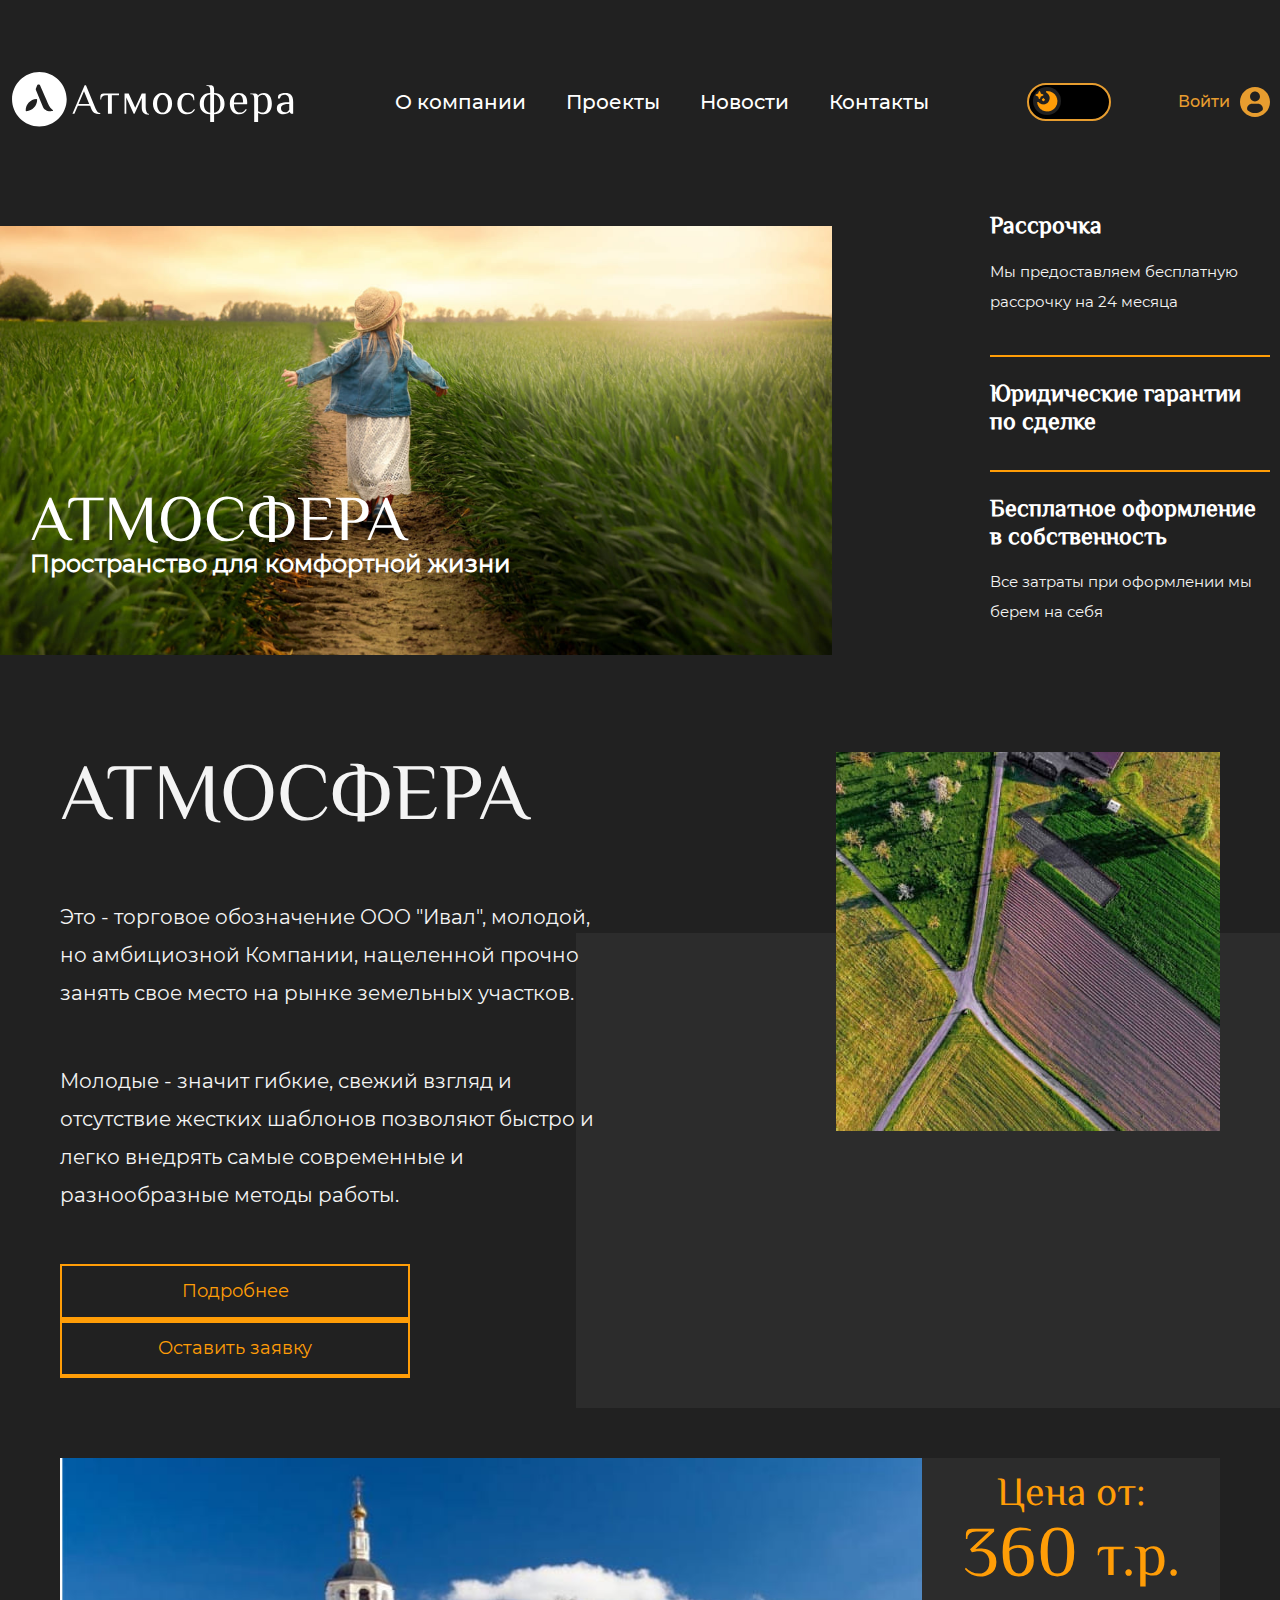
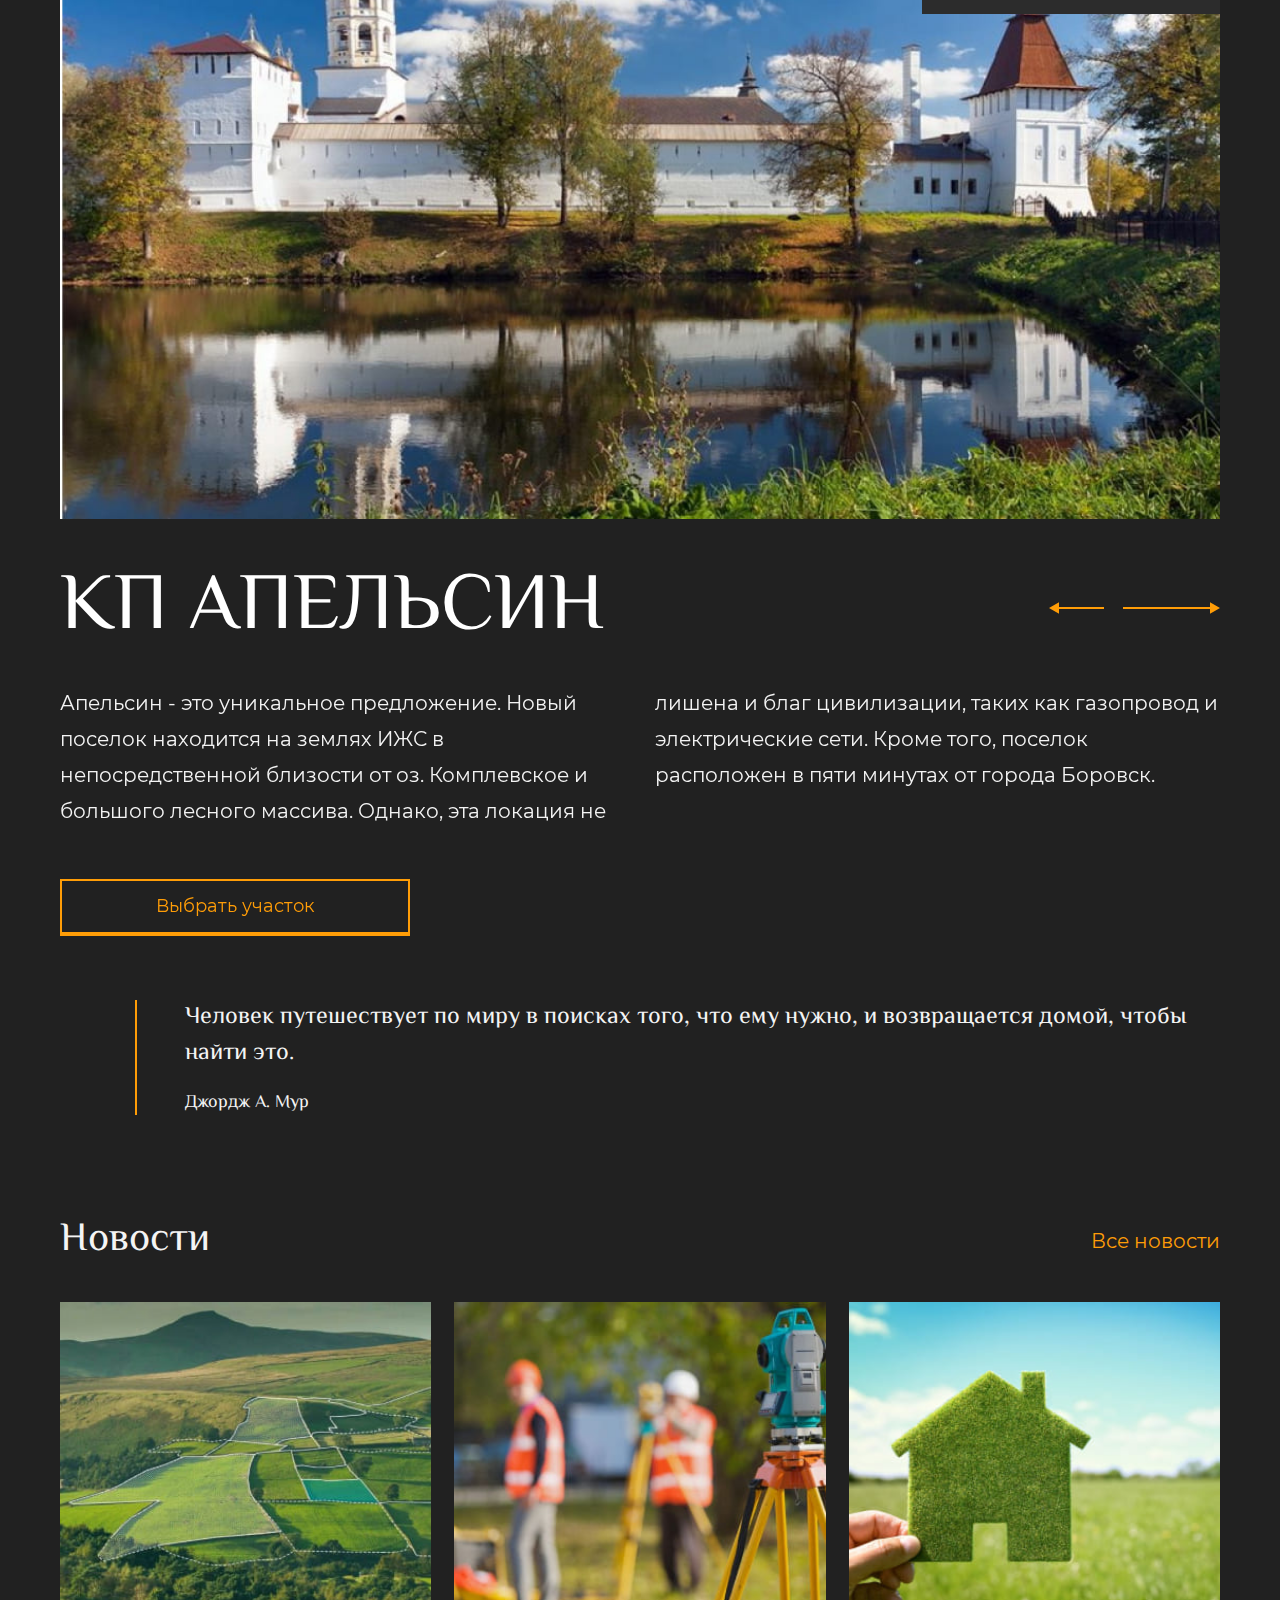
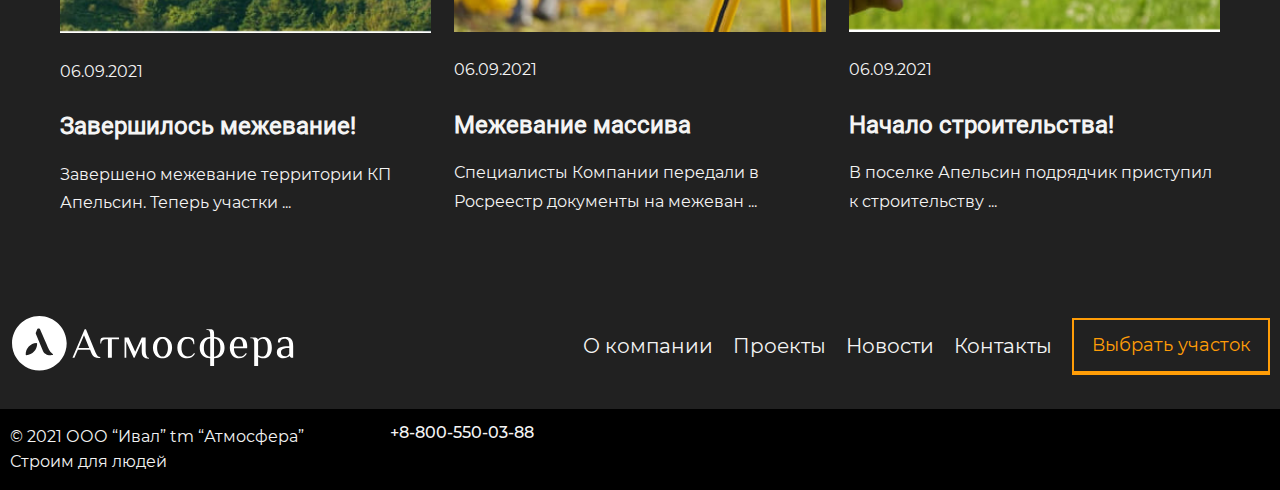
==== commit a3d6a0dc: "Add files via upload" ====
--- a/index.html
+++ b/index.html
@@ -47,14 +47,14 @@
                         </div>
                         <nav class="header__nav">
                             <ul>
-                                <li><a href="about-page.html">О компании</a></li>
-                                <li><a href="projects.html">Проекты</a></li>
-                                <li><a href="news.html">Новости</a></li>
-                                <li><a href="contacts.html">Контакты</a></li>
+                                <li><a href="#">О компании</a></li>
+                                <li><a href="#">Проекты</a></li>
+                                <li><a href="#">Новости</a></li>
+                                <li><a href="#">Контакты</a></li>
                             </ul>
                         </nav>
                         <label class="lightbox">
-                            <input class="light-selector" type="checkbox">
+                            <input style="border-radius: 36px;" class="light-selector" type="checkbox">
                             <span class="toggle round"></span>
                         </label>
                         <div class="header__action">
@@ -71,10 +71,10 @@
                     </div>
                     <div class="header__mobile-menu">
                         <ul>
-                            <li><a href="about-page.html">О компании</a></li>
-                            <li><a href="projects.html">Проекты</a></li>
-                            <li><a href="news.html">Новости</a></li>
-                            <li><a href="contacts.html">Контакты</a></li>
+                            <li><a href="#">О компании</a></li>
+                            <li><a href="#">Проекты</a></li>
+                            <li><a href="#">Новости</a></li>
+                            <li><a href="#">Контакты</a></li>
                             <a class="login-btn-call" href="#"><span>Войти</span> <svg width="30" height="30" viewBox="0 0 30 30" fill="none" xmlns="http://www.w3.org/2000/svg">
                                 <path d="M15 0C6.7166 0 0 6.71557 0 15C0 23.2844 6.71594 30 15 30C23.2847 30 30 23.2844 30 15C30 6.71557 23.2847 0 15 0ZM15 4.48517C17.7409 4.48517 19.962 6.70701 19.962 9.44674C19.962 12.1871 17.7409 14.4083 15 14.4083C12.2604 14.4083 10.0393 12.1871 10.0393 9.44674C10.0393 6.70701 12.2604 4.48517 15 4.48517ZM14.9967 26.0782C12.263 26.0782 9.75929 25.0826 7.82812 23.4347C7.35768 23.0334 7.08623 22.445 7.08623 21.8276C7.08623 19.049 9.33497 16.8252 12.1141 16.8252H17.8872C20.667 16.8252 22.9072 19.049 22.9072 21.8276C22.9072 22.4456 22.637 23.0327 22.1659 23.434C20.2354 25.0826 17.731 26.0782 14.9967 26.0782Z" />
                                 </svg>
--- a/style.css
+++ b/style.css
@@ -349,7 +349,6 @@
   background-color: #212121;
   color: #f4f4f4;
   -webkit-transition: background-color .3s ease;
-  -o-transition: background-color .3s ease;
   transition: background-color .3s ease;
 }
 
@@ -432,7 +431,6 @@
   max-width: 350px;
   width: 100%;
   -webkit-transition: .3s ease;
-  -o-transition: .3s ease;
   transition: .3s ease;
   -webkit-box-sizing: border-box;
           box-sizing: border-box;
@@ -471,11 +469,9 @@
   position: absolute;
   top: 55%;
   -webkit-transform: translateY(-50%);
-      -ms-transform: translateY(-50%);
           transform: translateY(-50%);
   left: 0;
   -webkit-transition: .25s ease-in-out;
-  -o-transition: .25s ease-in-out;
   transition: .25s ease-in-out;
 }
 
@@ -488,7 +484,6 @@
   top: 0;
   left: 0;
   -webkit-transition: .25s ease-in-out;
-  -o-transition: .25s ease-in-out;
   transition: .25s ease-in-out;
 }
 
@@ -501,7 +496,6 @@
   top: 100%;
   left: 0;
   -webkit-transition: .25s ease-in-out;
-  -o-transition: .25s ease-in-out;
   transition: .25s ease-in-out;
 }
 
@@ -512,14 +506,12 @@
 .burger-button.active::before {
   top: 10px;
   -webkit-transform: rotate(45deg);
-      -ms-transform: rotate(45deg);
           transform: rotate(45deg);
 }
 
 .burger-button.active::after {
   top: 10px;
   -webkit-transform: rotate(-45deg);
-      -ms-transform: rotate(-45deg);
           transform: rotate(-45deg);
 }
 
@@ -531,6 +523,7 @@
 @media (max-width: 1023px) {
   .header_burger {
     display: block;
+    margin-left: 0;
   }
 }
 
@@ -601,7 +594,6 @@
   text-decoration: none;
   color: inherit;
   -webkit-transition: color .2s ease;
-  -o-transition: color .2s ease;
   transition: color .2s ease;
 }
 
@@ -629,13 +621,11 @@
 .header__action a span {
   margin-right: 10px;
   -webkit-transition: color .2s ease;
-  -o-transition: color .2s ease;
   transition: color .2s ease;
 }
 
 .header__action a svg {
   -webkit-transition: fill .2s ease;
-  -o-transition: fill .2s ease;
   transition: fill .2s ease;
   max-width: 80px;
   fill: #e79d2f;
@@ -673,7 +663,6 @@
   background-color: black;
   outline: 2px solid #e79d2f;
   -webkit-transition: .4s;
-  -o-transition: .4s;
   transition: .4s;
   border-radius: 34px;
 }
@@ -687,7 +676,6 @@
   bottom: 4px;
   background-color: #212121;
   -webkit-transition: .4s;
-  -o-transition: .4s;
   transition: .4s;
   background-image: url(assets/img/icons/moon-ico.png);
   background-position: center;
@@ -695,7 +683,6 @@
 }
 
 .lightbox {
-  margin-left: 20px;
   /* Rounded toggles */
 }
 
@@ -706,7 +693,6 @@
 
 .lightbox input:checked + .toggle:before {
   -webkit-transform: translateX(45px);
-      -ms-transform: translateX(45px);
           transform: translateX(45px);
 }
 
@@ -735,7 +721,6 @@
   opacity: 0;
   top: -120%;
   -webkit-transition: .25s ease-in-out;
-  -o-transition: .25s ease-in-out;
   transition: .25s ease-in-out;
 }
 
@@ -746,8 +731,8 @@
 
 .header__mobile-menu ul {
   text-align: right;
-  text-decoration: none;
   padding: 0;
+  list-style: none;
   margin: 0;
 }
 
@@ -1470,16 +1455,13 @@
   background-color: #FF9D07;
   border: 2px solid #2c2c2c;
   -webkit-transform: scale(0);
-      -ms-transform: scale(0);
           transform: scale(0);
   -webkit-transition: .15s ease-in-out;
-  -o-transition: .15s ease-in-out;
   transition: .15s ease-in-out;
 }
 
 .project-filter__check-list li input[type='checkbox']:checked + label::before {
   -webkit-transform: scale(1);
-      -ms-transform: scale(1);
           transform: scale(1);
 }
 
@@ -2203,7 +2185,6 @@
   color: inherit;
   text-decoration: none;
   -webkit-transition: color .2s ease;
-  -o-transition: color .2s ease;
   transition: color .2s ease;
 }
 
@@ -2264,10 +2245,8 @@
   top: 50%;
   left: 50%;
   -webkit-transition: .15s ease;
-  -o-transition: .15s ease;
   transition: .15s ease;
   -webkit-transform: translateX(-50%) translateY(-60%);
-      -ms-transform: translateX(-50%) translateY(-60%);
           transform: translateX(-50%) translateY(-60%);
   z-index: 100;
   display: -webkit-box;
@@ -2287,7 +2266,6 @@
   opacity: 1;
   visibility: visible;
   -webkit-transform: translateX(-50%) translateY(-50%);
-      -ms-transform: translateX(-50%) translateY(-50%);
           transform: translateX(-50%) translateY(-50%);
 }
 
@@ -2332,7 +2310,6 @@
   width: 100%;
   height: 100%;
   -webkit-transition: .2s ease;
-  -o-transition: .2s ease;
   transition: .2s ease;
   background-color: rgba(0, 0, 0, 0.589);
 }
@@ -2430,7 +2407,6 @@
   top: 50%;
   left: 50%;
   -webkit-transform: translateX(-50%) translateY(-60%);
-      -ms-transform: translateX(-50%) translateY(-60%);
           transform: translateX(-50%) translateY(-60%);
   max-width: 530px;
   -webkit-box-sizing: border-box;
@@ -2452,13 +2428,11 @@
   opacity: 0;
   visibility: hidden;
   -webkit-transition: .2s ease;
-  -o-transition: .2s ease;
   transition: .2s ease;
 }
 
 .popup__login.active {
   -webkit-transform: translateX(-50%) translateY(-50%);
-      -ms-transform: translateX(-50%) translateY(-50%);
           transform: translateX(-50%) translateY(-50%);
   opacity: 1;
   visibility: visible;
@@ -2541,7 +2515,6 @@
   top: 50%;
   left: 50%;
   -webkit-transform: translateX(-50%) translateY(-60%);
-      -ms-transform: translateX(-50%) translateY(-60%);
           transform: translateX(-50%) translateY(-60%);
   max-width: 530px;
   -webkit-box-sizing: border-box;
@@ -2563,13 +2536,11 @@
   opacity: 0;
   visibility: hidden;
   -webkit-transition: .2s ease;
-  -o-transition: .2s ease;
   transition: .2s ease;
 }
 
 .popup__register.active {
   -webkit-transform: translateX(-50%) translateY(-50%);
-      -ms-transform: translateX(-50%) translateY(-50%);
           transform: translateX(-50%) translateY(-50%);
   opacity: 1;
   visibility: visible;
@@ -2656,7 +2627,6 @@
   top: 50%;
   left: 50%;
   -webkit-transform: translateX(-50%) translateY(-50%);
-      -ms-transform: translateX(-50%) translateY(-50%);
           transform: translateX(-50%) translateY(-50%);
   max-width: 830px;
   width: 100%;
@@ -2665,7 +2635,6 @@
   opacity: 0;
   visibility: hidden;
   -webkit-transition: .15s ease;
-  -o-transition: .15s ease;
   transition: .15s ease;
 }
 
@@ -3408,3 +3377,4 @@
 }
 
 /* end-adaptive */
+/*# sourceMappingURL=style.css.map */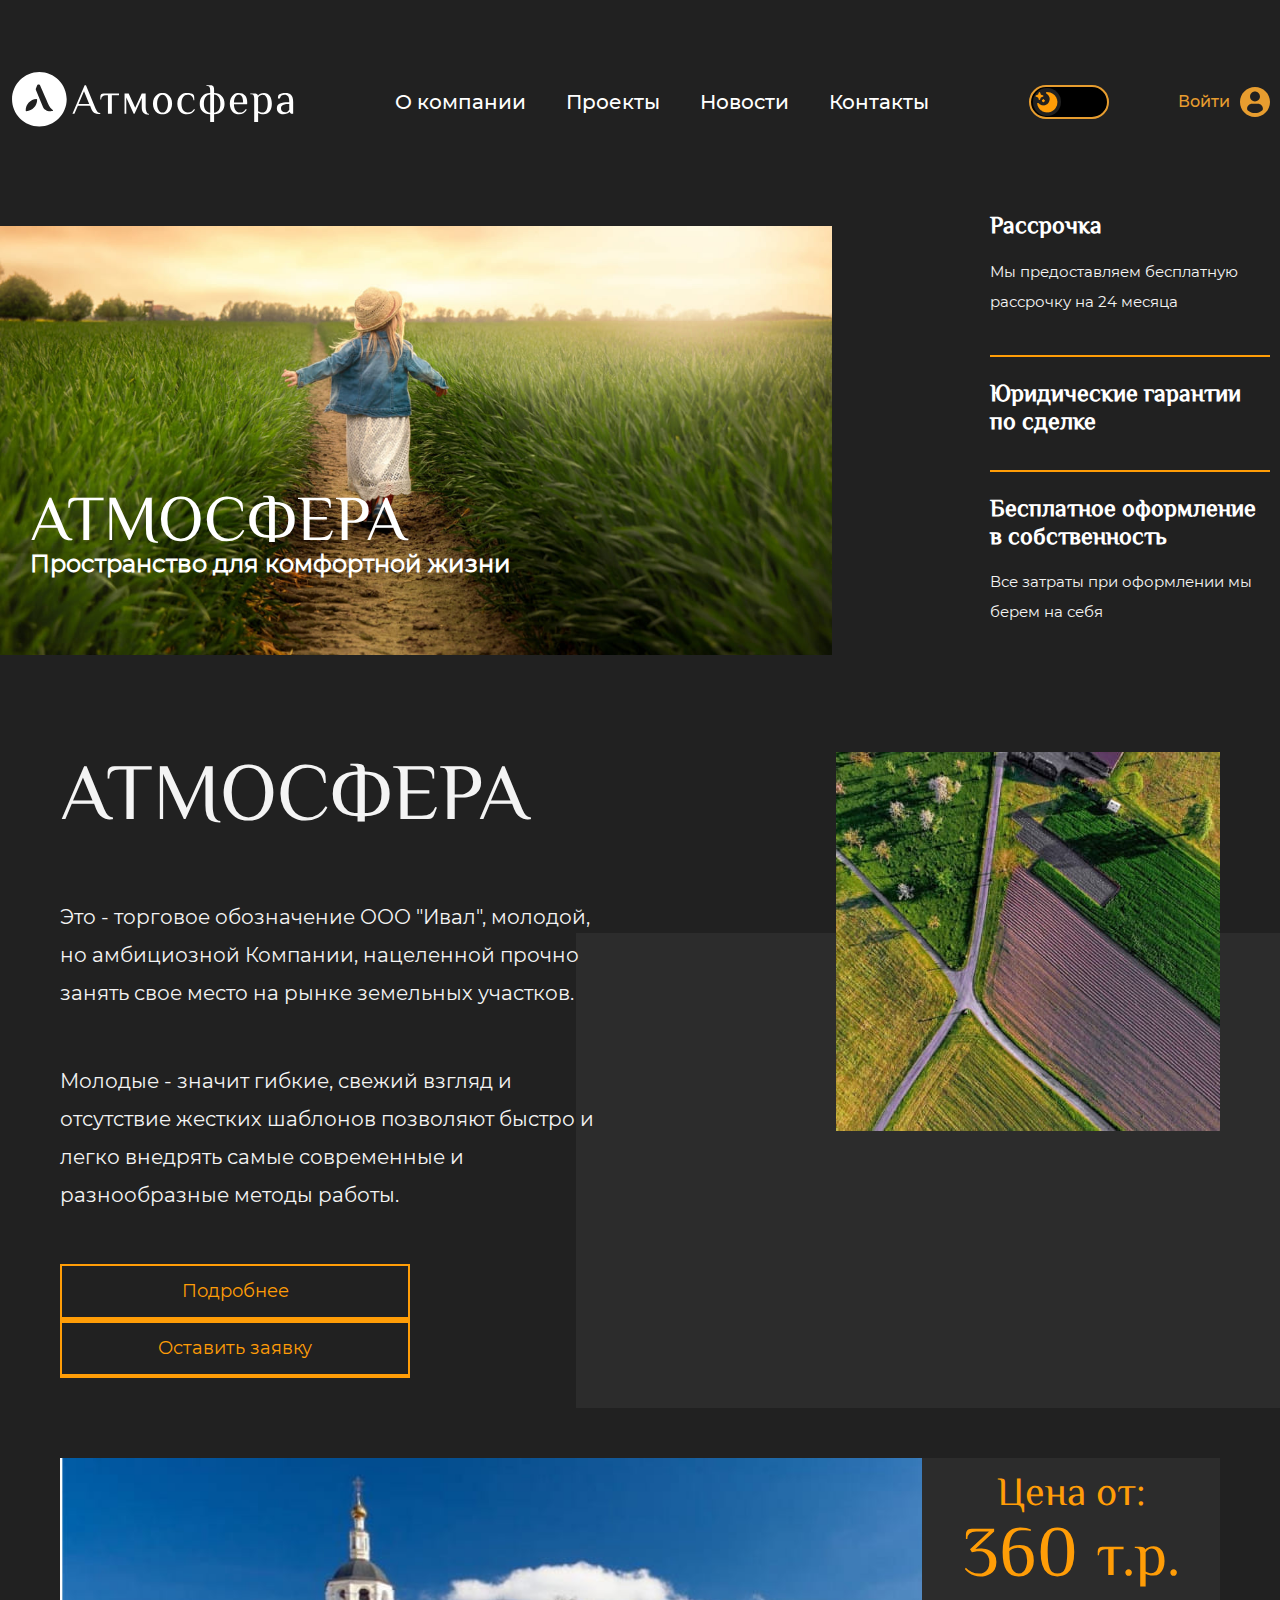
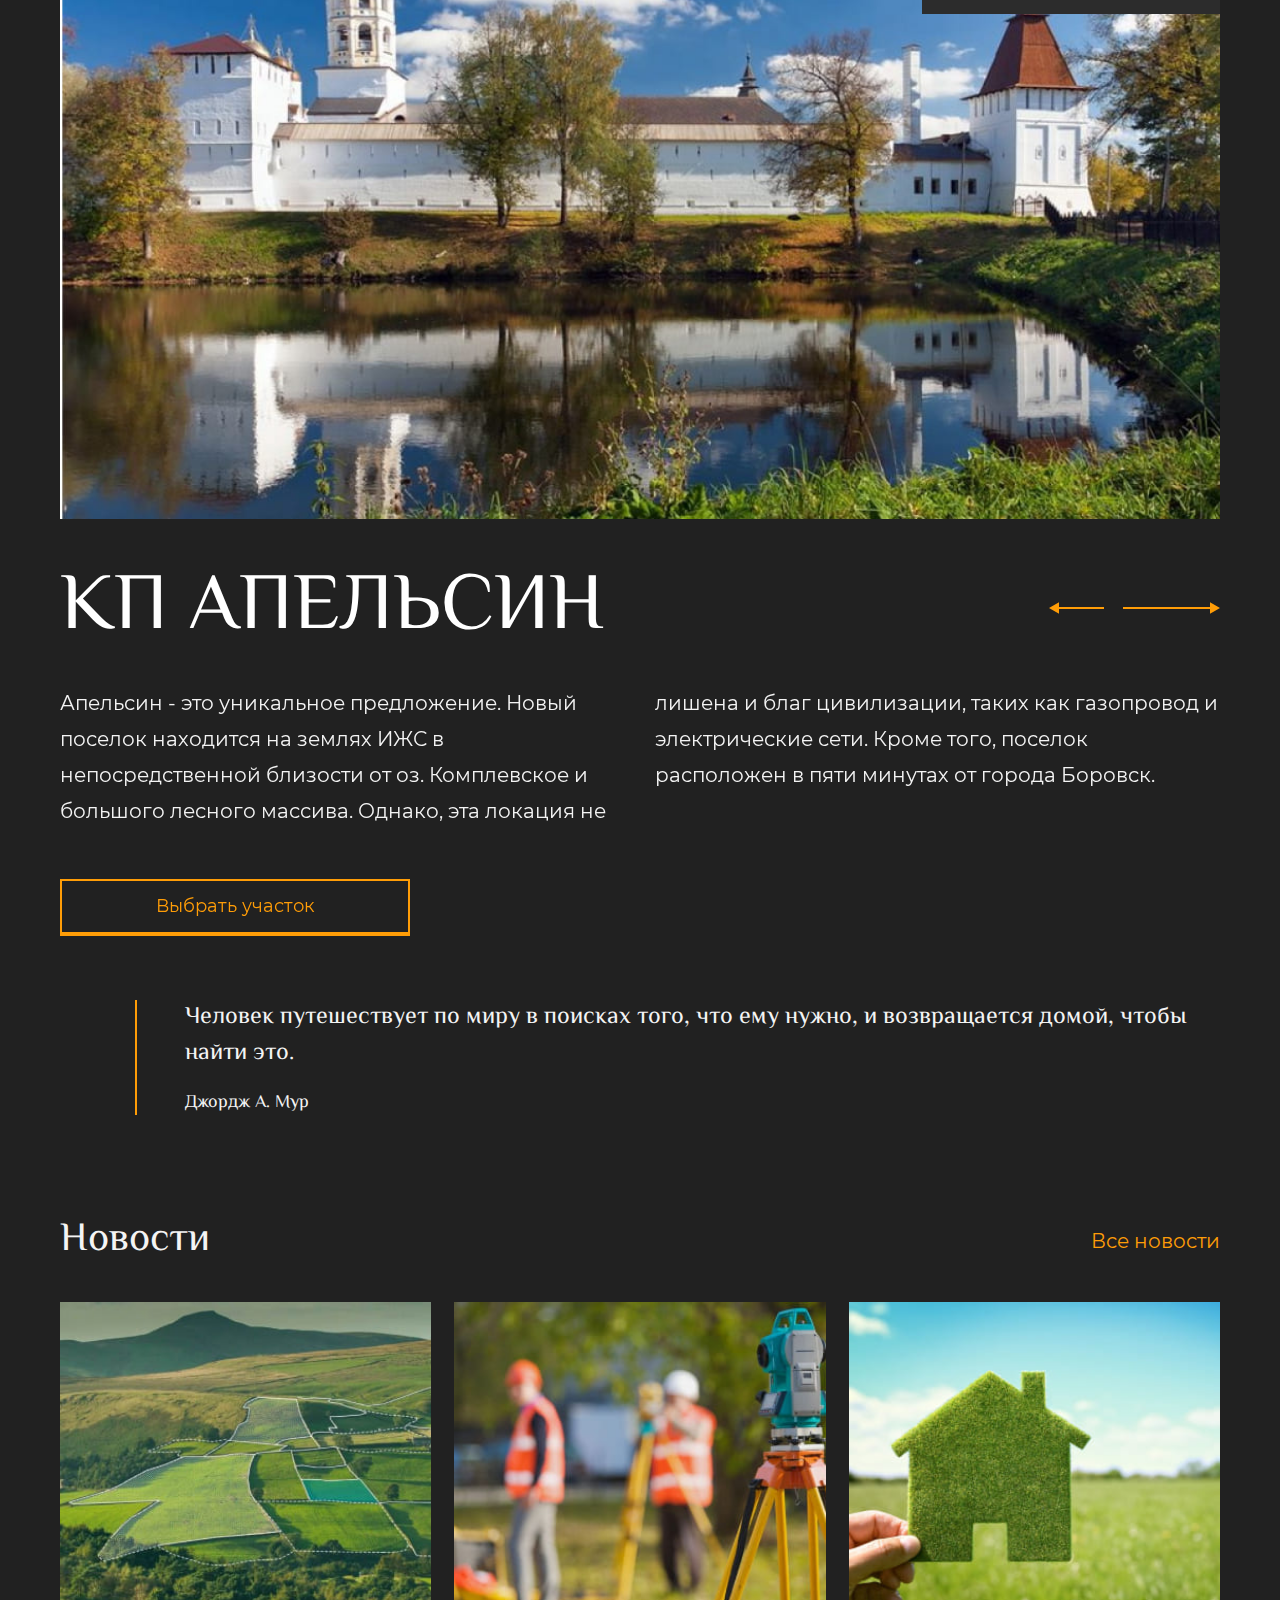
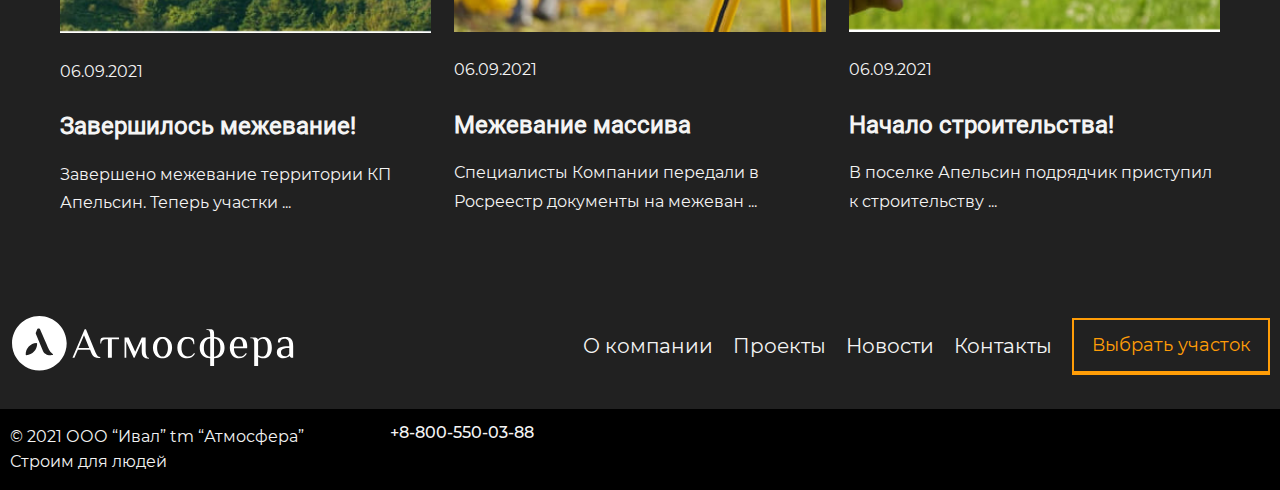
==== commit c09d427a: "Add files via upload" ====
--- a/index.html
+++ b/index.html
@@ -47,10 +47,10 @@
                         </div>
                         <nav class="header__nav">
                             <ul>
-                                <li><a href="#">О компании</a></li>
-                                <li><a href="#">Проекты</a></li>
-                                <li><a href="#">Новости</a></li>
-                                <li><a href="#">Контакты</a></li>
+                                <li><a href="about-page.html">О компании</a></li>
+                                <li><a href="projects.html">Проекты</a></li>
+                                <li><a href="news.html">Новости</a></li>
+                                <li><a href="contacts.html">Контакты</a></li>
                             </ul>
                         </nav>
                         <label class="lightbox">
@@ -71,10 +71,10 @@
                     </div>
                     <div class="header__mobile-menu">
                         <ul>
-                            <li><a href="#">О компании</a></li>
-                            <li><a href="#">Проекты</a></li>
-                            <li><a href="#">Новости</a></li>
-                            <li><a href="#">Контакты</a></li>
+                            <li><a href="about-page.html">О компании</a></li>
+                            <li><a href="projects.html">Проекты</a></li>
+                            <li><a href="news.html">Новости</a></li>
+                            <li><a href="contacts.html">Контакты</a></li>
                             <a class="login-btn-call" href="#"><span>Войти</span> <svg width="30" height="30" viewBox="0 0 30 30" fill="none" xmlns="http://www.w3.org/2000/svg">
                                 <path d="M15 0C6.7166 0 0 6.71557 0 15C0 23.2844 6.71594 30 15 30C23.2847 30 30 23.2844 30 15C30 6.71557 23.2847 0 15 0ZM15 4.48517C17.7409 4.48517 19.962 6.70701 19.962 9.44674C19.962 12.1871 17.7409 14.4083 15 14.4083C12.2604 14.4083 10.0393 12.1871 10.0393 9.44674C10.0393 6.70701 12.2604 4.48517 15 4.48517ZM14.9967 26.0782C12.263 26.0782 9.75929 25.0826 7.82812 23.4347C7.35768 23.0334 7.08623 22.445 7.08623 21.8276C7.08623 19.049 9.33497 16.8252 12.1141 16.8252H17.8872C20.667 16.8252 22.9072 19.049 22.9072 21.8276C22.9072 22.4456 22.637 23.0327 22.1659 23.434C20.2354 25.0826 17.731 26.0782 14.9967 26.0782Z" />
                                 </svg>
@@ -179,7 +179,7 @@
                                    
                                 </div>
                                 <div class="main-slide__action">
-                                    <a class="main-link" href="#">Выбрать участок</a>
+                                    <a class="main-link" href="project-page.html">Выбрать участок</a>
                                 </div>
                             </div>
                             <div class="main-slider__slide swiper-slide">
@@ -204,7 +204,7 @@
                                    
                                 </div>
                                 <div class="main-slide__action">
-                                    <a class="main-link" href="#">Выбрать участок</a>
+                                    <a class="main-link" href="project-page.html">Выбрать участок</a>
                                 </div>
                             </div>
                         </div>
@@ -232,13 +232,13 @@
                             <h4>Новости</h4>
                         </div>
                         <div class="news__action">
-                            <a href="#">Все новости</a>
+                            <a href="news.html">Все новости</a>
                         </div>
                     </div>
                     <div class="news__body">
 
                         <article class="news__item">
-                            <a href="#">
+                            <a href="current-news.html">
                                 <div class="news-item__img">
                                     <img src="assets/img/news1.jpg" alt="">
                                 </div>
--- a/style.css
+++ b/style.css
@@ -661,7 +661,7 @@
   right: 0;
   bottom: 0;
   background-color: black;
-  outline: 2px solid #e79d2f;
+  border: 2px solid #e79d2f;
   -webkit-transition: .4s;
   transition: .4s;
   border-radius: 34px;
@@ -672,8 +672,8 @@
   content: "";
   height: 28px;
   width: 28px;
-  left: 4px;
-  bottom: 4px;
+  left: 2px;
+  bottom: 1px;
   background-color: #212121;
   -webkit-transition: .4s;
   transition: .4s;
@@ -687,7 +687,7 @@
 }
 
 .lightbox input:checked + .toggle {
-  outline: 2px solid #c4c4c4;
+  border: 2px solid #c4c4c4;
   background-color: #fff;
 }
 
